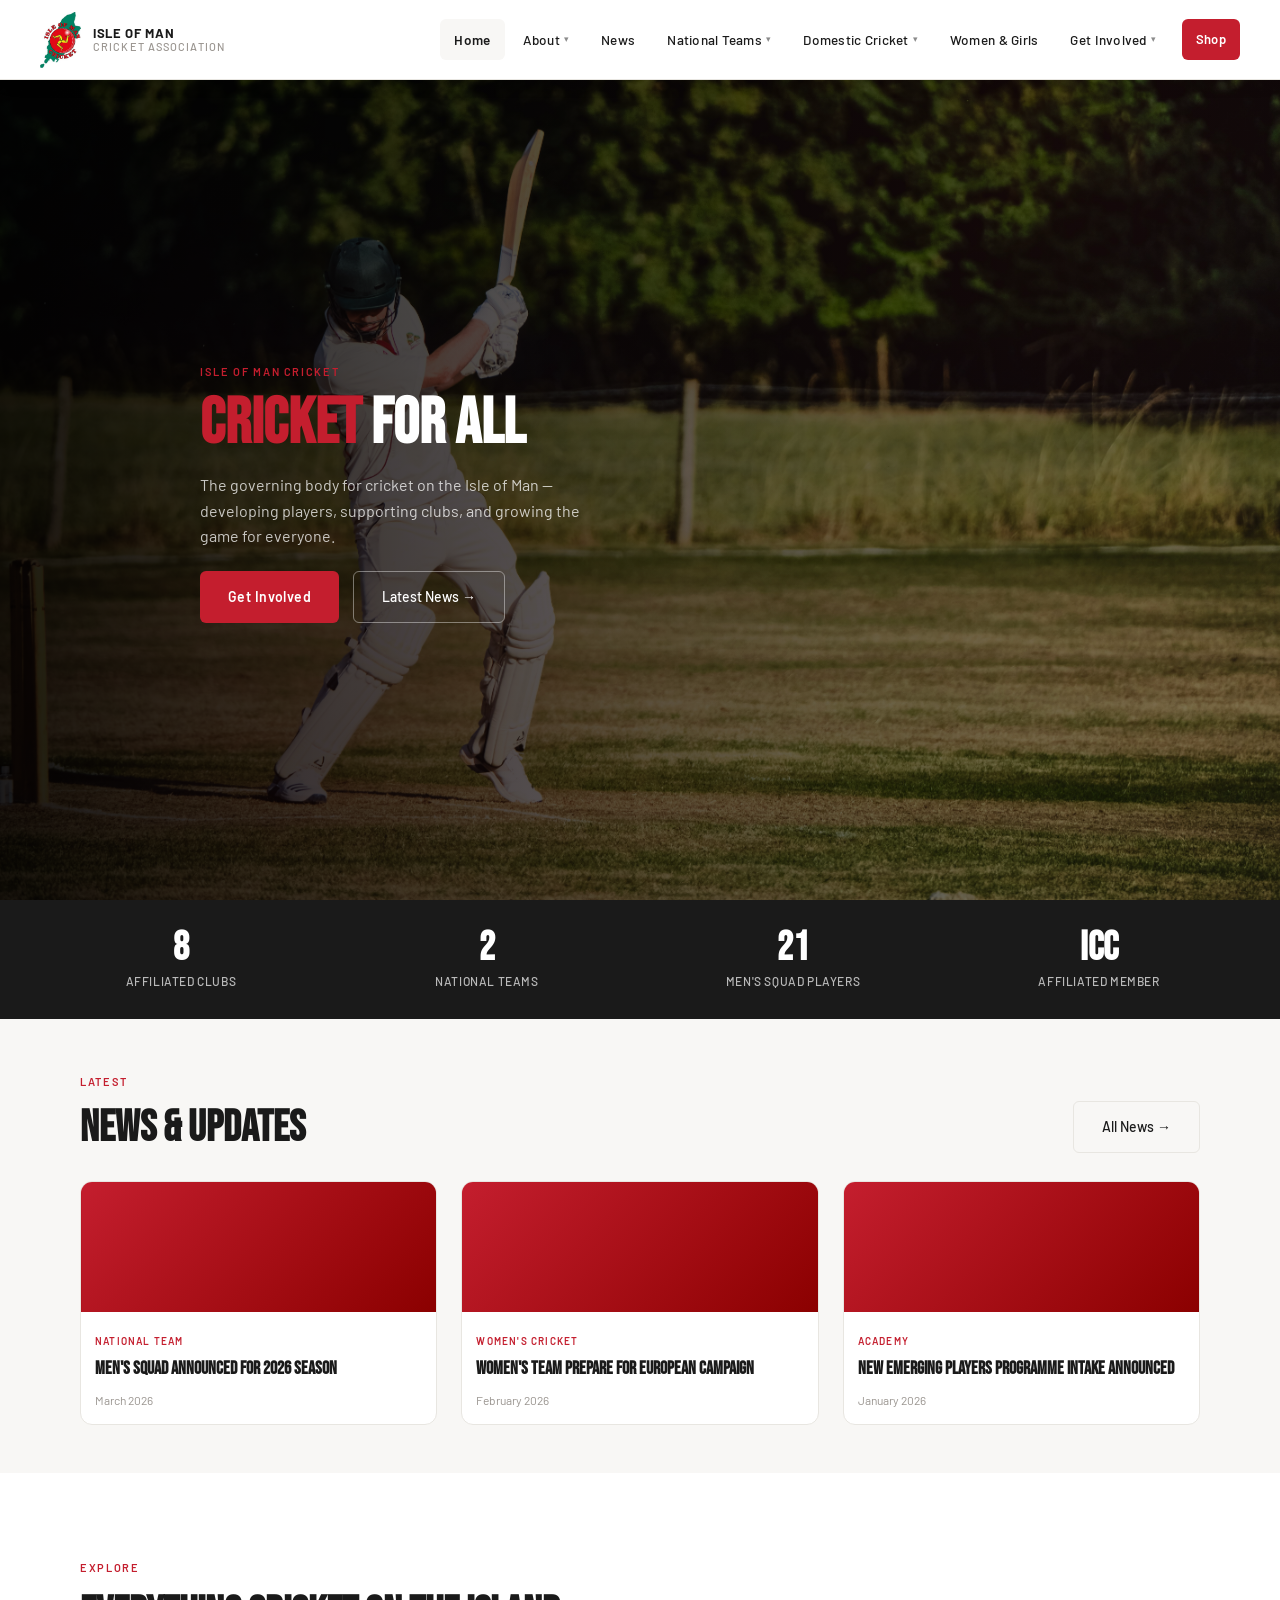
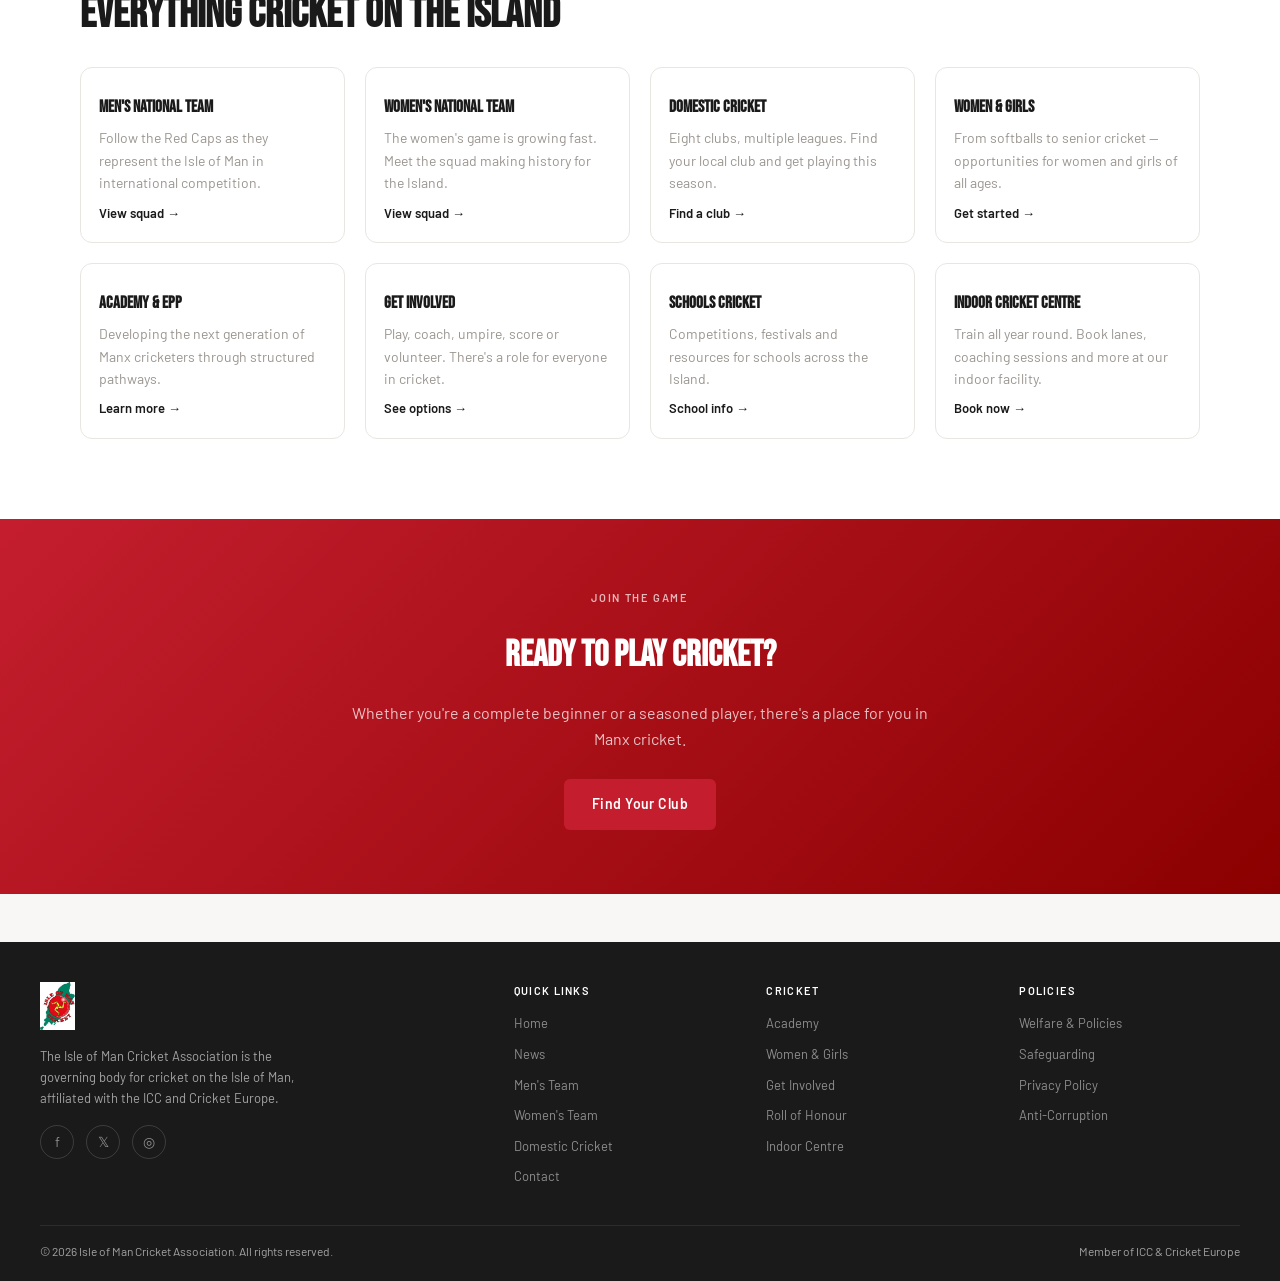
==== index.html @ e117d533 "Update index.html" ====
<!DOCTYPE html>
<html lang="en">
<head>
<meta charset="UTF-8">
<meta name="viewport" content="width=device-width, initial-scale=1.0">
<title>Isle of Man Cricket Association</title>
<link rel="stylesheet" href="css/style.css">
</head>
<body>

<!-- NAV -->
<nav id="main-nav">
<a href="index.html" class="nav-logo">
<img src="images/logo.png" alt="Isle of Man Cricket Association">
<div class="nav-logo-text">
<span class="org">Isle of Man</span>
<span class="country">Cricket Association</span>
</div>
</a>
<ul class="nav-links" id="nav-links">
<li><a href="index.html" class="active">Home</a></li>
<li>
<span>About<span class="nav-caret">▾</span></span>
<ul class="nav-dropdown">
<li><a href="about.html">About IOMCA</a></li>
<li><a href="about.html#committees">Committees</a></li>
<li><a href="about.html#policies">Welfare & Policies</a></li>
<li><a href="partners.html">Partners</a></li>
<li><a href="contact.html">Contact Us</a></li>
</ul>
</li>
<li><a href="news.html">News</a></li>
<li>
<span>National Teams<span class="nav-caret">▾</span></span>
<ul class="nav-dropdown">
<li><a href="mens-team.html">Men's National Team</a></li>
<li><a href="womens-team.html">Women's National Team</a></li>
<li><a href="academy.html">Academy & EPP</a></li>
<li><a href="roll-of-honour.html">Roll of Honour</a></li>
</ul>
</li>
<li>
<span>Domestic Cricket<span class="nav-caret">▾</span></span>
<ul class="nav-dropdown">
<li><a href="domestic.html">Overview</a></li>
<li><a href="domestic.html#leagues">Leagues & Competitions</a></li>
<li><a href="domestic.html#clubs">Clubs</a></li>
<li><a href="domestic.html#junior">Junior Cricket</a></li>
</ul>
</li>
<li><a href="women-girls.html">Women & Girls</a></li>
<li>
<span>Get Involved<span class="nav-caret">▾</span></span>
<ul class="nav-dropdown">
<li><a href="get-involved.html">Play Cricket</a></li>
<li><a href="get-involved.html#coaching">Coaching</a></li>
<li><a href="get-involved.html#umpiring">Umpiring & Scoring</a></li>
<li><a href="get-involved.html#schools">Schools</a></li>
<li><a href="get-involved.html#community">Community</a></li>
</ul>
</li>
<li><a href="https://www.iomcricket.co.uk/store/c1/Featured_Products.html" class="nav-store-btn" target="_blank">Shop</a></li>
</ul>
<div class="hamburger" id="hamburger"><span></span><span></span><span></span></div>
</nav>

<!-- HERO -->
<section class="hero">
<div class="hero-bg"></div>
<div class="hero-pattern"></div>
<div class="hero-content">
<div class="hero-text">
<div class="section-label" style="color:var(--gold)">Isle of Man Cricket</div>
<h1><em>Cricket</em> For All</h1>
<p>The governing body for cricket on the Isle of Man — developing players, supporting clubs, and growing the game for everyone.</p>
<div class="hero-btns">
<a href="get-involved.html" class="btn-primary">Get Involved</a>
<a href="news.html" class="btn-outline">Latest News →</a>
</div>
</div>
</div>
</div>
</section>


<!-- STATS -->
<div class="stat-strip">
<div class="stat-strip-inner">
<div class="stat-item">
<div class="number">8</div>
<div class="label">Affiliated Clubs</div>
</div>
<div class="stat-item">
<div class="number">2</div>
<div class="label">National Teams</div>
</div>
<div class="stat-item">
<div class="number">21</div>
<div class="label">Men's Squad Players</div>
</div>
<div class="stat-item">
<div class="number">ICC</div>
<div class="label">Affiliated Member</div>
</div>
</div>
</div>

<!-- NEWS -->
<div class="section">
<div class="section-header" style="display:flex;justify-content:space-between;align-items:flex-end;flex-wrap:wrap;gap:16px">
<div>
<div class="section-label">Latest</div>
<h2 class="section-title">News & <em>Updates</em></h2>
</div>
<a href="news.html" class="btn-outline" style="border-color:var(--light-grey);color:var(--dark)">All News →</a>
</div>
<div class="news-grid">
<a href="news.html" class="news-card">
<div class="news-card-img"></div>
<div class="news-card-body">
<div class="news-card-tag">National Team</div>
<div class="news-card-title">Men's Squad Announced for 2026 Season</div>
<div class="news-card-date">March 2026</div>
</div>
</a>
<a href="news.html" class="news-card">
<div class="news-card-img" style="background:linear-gradient(135deg,var(--red),#8B0000)"></div>
<div class="news-card-body">
<div class="news-card-tag" style="color:var(--red)">Women's Cricket</div>
<div class="news-card-title">Women's Team Prepare for European Campaign</div>
<div class="news-card-date">February 2026</div>
</div>
</a>
<a href="news.html" class="news-card">
<div class="news-card-img" style="background:linear-gradient(135deg,var(--red),#8B0000)"></div>
<div class="news-card-body">
<div class="news-card-tag" style="color:var(--gold)">Academy</div>
<div class="news-card-title">New Emerging Players Programme Intake Announced</div>
<div class="news-card-date">January 2026</div>
</div>
</a>
</div>
</div>

<!-- PATHWAYS -->
<div style="background:var(--white);padding:80px 0;">
<div class="section" style="padding-top:0;padding-bottom:0">
<div class="section-header">
<div class="section-label">Explore</div>
<h2 class="section-title">Everything <em>Cricket</em> on the Island</h2>
</div>
<div class="cards-grid">
<a href="mens-team.html" class="card">
<div class="card-icon"></div>
<div class="card-title">Men's National Team</div>
<div class="card-desc">Follow the Red Caps as they represent the Isle of Man in international competition.</div>
<span class="card-arrow">View squad →</span>
</a>
<a href="womens-team.html" class="card">
<div class="card-icon"></div>
<div class="card-title">Women's National Team</div>
<div class="card-desc">The women's game is growing fast. Meet the squad making history for the Island.</div>
<span class="card-arrow">View squad →</span>
</a>
<a href="domestic.html" class="card">
<div class="card-icon"></div>
<div class="card-title">Domestic Cricket</div>
<div class="card-desc">Eight clubs, multiple leagues. Find your local club and get playing this season.</div>
<span class="card-arrow">Find a club →</span>
</a>
<a href="women-girls.html" class="card">
<div class="card-icon"></div>
<div class="card-title">Women & Girls</div>
<div class="card-desc">From softballs to senior cricket — opportunities for women and girls of all ages.</div>
<span class="card-arrow">Get started →</span>
</a>
<a href="academy.html" class="card">
<div class="card-icon"></div>
<div class="card-title">Academy & EPP</div>
<div class="card-desc">Developing the next generation of Manx cricketers through structured pathways.</div>
<span class="card-arrow">Learn more →</span>
</a>
<a href="get-involved.html" class="card">
<div class="card-icon"></div>
<div class="card-title">Get Involved</div>
<div class="card-desc">Play, coach, umpire, score or volunteer. There's a role for everyone in cricket.</div>
<span class="card-arrow">See options →</span>
</a>
<a href="get-involved.html#schools" class="card">
<div class="card-icon"></div>
<div class="card-title">Schools Cricket</div>
<div class="card-desc">Competitions, festivals and resources for schools across the Island.</div>
<span class="card-arrow">School info →</span>
</a>
<a href="https://booking.iomcricket.co.uk" class="card" target="_blank">
<div class="card-icon"></div>
<div class="card-title">Indoor Cricket Centre</div>
<div class="card-desc">Train all year round. Book lanes, coaching sessions and more at our indoor facility.</div>
<span class="card-arrow">Book now →</span>
</a>
</div>
</div>
</div>

<!-- CTA BANNER -->
<div style="background:linear-gradient(135deg,var(--red),#8B0000);padding:64px 40px;text-align:center">
<div style="max-width:600px;margin:0 auto">
<div class="section-label" style="color:rgba(255,255,255,0.7)">Join the Game</div>
<h2 style="font-family:'Bebas Neue',sans-serif;font-size:36px;font-weight:900;color:var(--white);margin:8px 0 16px">Ready to Play Cricket?</h2>
<p style="color:rgba(255,255,255,0.75);font-size:16px;margin-bottom:28px">Whether you're a complete beginner or a seasoned player, there's a place for you in Manx cricket.</p>
<a href="get-involved.html" class="btn-primary">Find Your Club</a>
</div>
</div>

<!-- FOOTER -->
<footer>
<div class="footer-inner">
<div class="footer-brand">
<img src="images/logo.png" alt="Isle of Man Cricket Association">
<p>The Isle of Man Cricket Association is the governing body for cricket on the Isle of Man, affiliated with the ICC and Cricket Europe.</p>
<div class="footer-socials" style="margin-top:16px">
<a href="#" title="Facebook">f</a>
<a href="#" title="Twitter">𝕏</a>
<a href="#" title="Instagram">◎</a>
</div>
</div>
<div class="footer-col">
<h4>Quick Links</h4>
<ul>
<li><a href="index.html">Home</a></li>
<li><a href="news.html">News</a></li>
<li><a href="mens-team.html">Men's Team</a></li>
<li><a href="womens-team.html">Women's Team</a></li>
<li><a href="domestic.html">Domestic Cricket</a></li>
<li><a href="contact.html">Contact</a></li>
</ul>
</div>
<div class="footer-col">
<h4>Cricket</h4>
<ul>
<li><a href="academy.html">Academy</a></li>
<li><a href="women-girls.html">Women & Girls</a></li>
<li><a href="get-involved.html">Get Involved</a></li>
<li><a href="roll-of-honour.html">Roll of Honour</a></li>
<li><a href="https://booking.iomcricket.co.uk" target="_blank">Indoor Centre</a></li>
</ul>
</div>
<div class="footer-col">
<h4>Policies</h4>
<ul>
<li><a href="about.html#policies">Welfare & Policies</a></li>
<li><a href="about.html#safeguarding">Safeguarding</a></li>
<li><a href="about.html#privacy">Privacy Policy</a></li>
<li><a href="about.html#anticorruption">Anti-Corruption</a></li>
</ul>
</div>
</div>
<div class="footer-bottom">
<span>© 2026 Isle of Man Cricket Association. All rights reserved.</span>
<span>Member of ICC & Cricket Europe</span>
</div>
</footer>

<script>
  document.getElementById('hamburger').addEventListener('click', () =>{
    document.getElementById('nav-links').classList.toggle('open');
  });
</script>
</body>
</html>
---- css/style.css ----
@import url('https://fonts.googleapis.com/css2?family=Bebas+Neue&family=Barlow:wght@300;400;500;600;700&display=swap');

:root {
  --white: #ffffff;
  --off-white: #f8f7f5;
  --light-grey: #e8e6e1;
  --mid-grey: #9a9590;
  --dark: #1a1a1a;
  --green: #1a1a1a;
  --green-light: #2d2d2d;
  --red: #c41e2e;
  --red-light: #e02035;
  --gold: #c41e2e;
  --nav-height: 80px;
}

*, *::before, *::after { box-sizing: border-box; margin: 0; padding: 0; }

html { scroll-behavior: smooth; }

body {
  font-family: 'Barlow', sans-serif;
  font-weight: 400;
  color: var(--dark);
  background: var(--off-white);
  line-height: 1.6;
}

/* ── NAV ── */
nav {
  position: fixed;
  top: 0; left: 0; right: 0;
  height: var(--nav-height);
  background: var(--white);
  border-bottom: 1px solid var(--light-grey);
  z-index: 1000;
  display: flex;
  align-items: center;
  padding: 0 40px;
  gap: 0;
  box-shadow: 0 2px 20px rgba(0,0,0,0.06);
}

.nav-logo {
  display: flex;
  align-items: center;
  gap: 12px;
  text-decoration: none;
  flex-shrink: 0;
}

.nav-logo img {
  height: 56px;
  width: auto;
}

.nav-logo-text {
  display: flex;
  flex-direction: column;
  line-height: 1.1;
}

.nav-logo-text .org {
  font-family: 'Barlow', sans-serif;
  font-size: 13px;
  font-weight: 700;
  color: var(--green);
  letter-spacing: 0.05em;
  text-transform: uppercase;
}

.nav-logo-text .country {
  font-family: 'Barlow', sans-serif;
  font-size: 11px;
  font-weight: 500;
  color: var(--mid-grey);
  letter-spacing: 0.1em;
  text-transform: uppercase;
}

.nav-links {
  display: flex;
  align-items: center;
  list-style: none;
  margin-left: auto;
  gap: 4px;
}

.nav-links > li {
  position: relative;
}

.nav-links > li > a, .nav-links > li > span {
  display: flex;
  align-items: center;
  gap: 4px;
  padding: 10px 14px;
  text-decoration: none;
  font-size: 13.5px;
  font-weight: 500;
  color: var(--dark);
  letter-spacing: 0.02em;
  border-radius: 6px;
  transition: background 0.15s, color 0.15s;
  cursor: pointer;
  white-space: nowrap;
}

.nav-links > li > a:hover, .nav-links > li > span:hover,
.nav-links > li > a.active {
  background: var(--off-white);
  color: var(--green);
}

.nav-links > li > a.active {
  color: var(--green);
  font-weight: 600;
}

.nav-caret { font-size: 9px; opacity: 0.5; }

/* Dropdown */
.nav-dropdown {
  position: absolute;
  top: 100%;
  left: 0;
  background: var(--white);
  border: 1px solid var(--light-grey);
  border-radius: 10px;
  min-width: 200px;
  box-shadow: 0 8px 30px rgba(0,0,0,0.12);
  opacity: 0;
  pointer-events: none;
  transform: translateY(-4px);
  transition: all 0.15s;
  list-style: none;
  padding: 8px;
  padding-top: 16px;
  z-index: 100;
}

.nav-links > li:hover .nav-dropdown {
  opacity: 1;
  pointer-events: all;
  transform: translateY(0);
}

.nav-dropdown li a {
  display: block;
  padding: 8px 12px;
  text-decoration: none;
  font-size: 13px;
  color: var(--dark);
  border-radius: 6px;
  transition: background 0.1s, color 0.1s;
}

.nav-dropdown li a:hover {
  background: var(--off-white);
  color: var(--green);
}

.nav-store-btn {
  display: flex;
  align-items: center;
  gap: 6px;
  padding: 9px 18px;
  background: var(--red);
  color: var(--white) !important;
  border-radius: 6px;
  font-weight: 600 !important;
  font-size: 13px !important;
  text-decoration: none;
  transition: background 0.15s !important;
  margin-left: 8px;
}

.nav-store-btn:hover { background: var(--red-light) !important; }

/* Hamburger */
.hamburger {
  display: none;
  flex-direction: column;
  gap: 5px;
  cursor: pointer;
  margin-left: auto;
  padding: 8px;
}

.hamburger span {
  display: block;
  width: 24px;
  height: 2px;
  background: var(--dark);
  border-radius: 2px;
  transition: all 0.3s;
}

/* ── HERO ── */
.hero {
  min-height: 100vh;
  padding-top: var(--nav-height);
  position: relative;
  overflow: hidden;
  display: flex;
  align-items: center;
}

.hero-bg {
  position: absolute;
  inset: 0;
  background-image: url('../images/Stock 2.jpg');
  background-size: cover;
  background-position: center 40%;
}

.hero-pattern {
  position: absolute;
  inset: 0;
  background: linear-gradient(to right, rgba(0,0,0,0.88) 0%, rgba(0,0,0,0.65) 45%, rgba(0,0,0,0.45) 100%),
    radial-gradient(circle at 20% 80%, rgba(196,30,46,0.2) 0%, transparent 50%),
    radial-gradient(circle at 80% 20%, rgba(196,30,46,0.15) 0%, transparent 50%);
}

.hero-content {
  position: relative;
  z-index: 2;
  max-width: 1200px;
  margin: 0 auto;
  padding: 48px 40px;
  display: grid;
  grid-template-columns: 1fr 1fr;
  gap: 40px;
  align-items: center;
}

.hero-text h1 {
  font-family: 'Bebas Neue', sans-serif;
  font-size: clamp(36px, 5vw, 68px);
  font-weight: 900;
  color: var(--white);
  line-height: 1.0;
  margin-bottom: 16px;
}

.hero-text h1 em {
  font-style: normal;
  color: var(--gold);
}

.hero-text p {
  font-size: 16px;
  color: rgba(255,255,255,0.75);
  margin-bottom: 22px;
  max-width: 420px;
  line-height: 1.6;
}

.hero-btns {
  display: flex;
  gap: 14px;
  flex-wrap: wrap;
}

.btn-primary {
  padding: 14px 28px;
  background: var(--gold);
  color: var(--white);
  border: none;
  border-radius: 6px;
  font-family: 'Barlow', sans-serif;
  font-size: 14px;
  font-weight: 600;
  text-decoration: none;
  letter-spacing: 0.03em;
  cursor: pointer;
  transition: all 0.2s;
  display: inline-flex;
  align-items: center;
  gap: 8px;
}

.btn-primary:hover { background: var(--red-light); transform: translateY(-1px); }

.btn-outline {
  padding: 14px 28px;
  background: transparent;
  color: var(--white);
  border: 1.5px solid rgba(255,255,255,0.4);
  border-radius: 6px;
  font-family: 'Barlow', sans-serif;
  font-size: 14px;
  font-weight: 500;
  text-decoration: none;
  cursor: pointer;
  transition: all 0.2s;
  display: inline-flex;
  align-items: center;
  gap: 8px;
}

.btn-outline:hover { border-color: rgba(255,255,255,0.8); background: rgba(255,255,255,0.08); }

.hero-logo-large {
  display: flex;
  justify-content: center;
  align-items: center;
}

.hero-logo-large img {
  width: min(340px, 90%);
  filter: drop-shadow(0 20px 60px rgba(0,0,0,0.4));
  animation: floatLogo 6s ease-in-out infinite;
}

@keyframes floatLogo {
  0%, 100% { transform: translateY(0); }
  50% { transform: translateY(-12px); }
}

/* ── QUICK LINKS BAR ── */
.quick-bar {
  background: var(--white);
  border-bottom: 1px solid var(--light-grey);
  padding: 0 40px;
}

.quick-bar-inner {
  max-width: 1200px;
  margin: 0 auto;
  display: flex;
  gap: 0;
  overflow-x: auto;
}

.quick-bar a {
  display: flex;
  align-items: center;
  gap: 8px;
  padding: 16px 20px;
  text-decoration: none;
  font-size: 13px;
  font-weight: 500;
  color: var(--mid-grey);
  border-bottom: 2px solid transparent;
  white-space: nowrap;
  transition: all 0.2s;
}

.quick-bar a:hover, .quick-bar a.active {
  color: var(--green);
  border-bottom-color: var(--green);
}

.quick-bar a .icon { font-size: 16px; }

/* ── SECTIONS ── */
.section {
  padding: 48px 40px;
  max-width: 1200px;
  margin: 0 auto;
}

.section-header {
  margin-bottom: 28px;
}

.section-label {
  display: inline-block;
  font-size: 11px;
  font-weight: 600;
  letter-spacing: 0.15em;
  text-transform: uppercase;
  color: var(--red);
  margin-bottom: 12px;
}

.section-title {
  font-family: 'Bebas Neue', sans-serif;
  font-size: clamp(28px, 4vw, 44px);
  font-weight: 700;
  color: var(--dark);
  line-height: 1.15;
}

.section-title em {
  font-style: normal;
  color: var(--green);
}

/* ── NEWS GRID ── */
.news-grid {
  display: grid;
  grid-template-columns: repeat(auto-fill, minmax(300px, 1fr));
  gap: 24px;
}

.news-card {
  background: var(--white);
  border-radius: 12px;
  overflow: hidden;
  border: 1px solid var(--light-grey);
  transition: transform 0.2s, box-shadow 0.2s;
  text-decoration: none;
  display: block;
}

.news-card:hover {
  transform: translateY(-4px);
  box-shadow: 0 12px 40px rgba(0,0,0,0.1);
}

.news-card-img {
  height: 130px;
  background: linear-gradient(135deg, var(--red), #8B0000);
  background-size: cover;
  background-position: center;
  display: flex;
  align-items: center;
  justify-content: center;
  font-size: 48px;
}

.news-card-body {
  padding: 14px;
}

.news-card-tag {
  display: inline-block;
  font-size: 10px;
  font-weight: 600;
  letter-spacing: 0.12em;
  text-transform: uppercase;
  color: var(--red);
  margin-bottom: 8px;
}

.news-card-title {
  font-family: 'Bebas Neue', sans-serif;
  font-size: 18px;
  font-weight: 700;
  color: var(--dark);
  line-height: 1.3;
  margin-bottom: 10px;
}

.news-card-date {
  font-size: 12px;
  color: var(--mid-grey);
}

/* ── STAT STRIP ── */
.stat-strip {
  background: var(--green);
  padding: 28px 40px;
}

.stat-strip-inner {
  max-width: 1200px;
  margin: 0 auto;
  display: grid;
  grid-template-columns: repeat(4, 1fr);
  gap: 24px;
  text-align: center;
}

.stat-item .number {
  font-family: 'Bebas Neue', sans-serif;
  font-size: 40px;
  font-weight: 900;
  color: var(--white);
  line-height: 1;
}

.stat-item .label {
  font-size: 12px;
  font-weight: 500;
  color: rgba(255,255,255,0.7);
  margin-top: 4px;
  letter-spacing: 0.05em;
  text-transform: uppercase;
}

/* ── CARDS GRID ── */
.cards-grid {
  display: grid;
  grid-template-columns: repeat(auto-fill, minmax(260px, 1fr));
  gap: 20px;
}

.card {
  background: var(--white);
  border-radius: 12px;
  padding: 18px;
  border: 1px solid var(--light-grey);
  transition: transform 0.2s, box-shadow 0.2s;
  text-decoration: none;
  display: block;
}

.card:hover {
  transform: translateY(-3px);
  box-shadow: 0 10px 30px rgba(0,0,0,0.08);
}

.card-icon {
  font-size: 28px;
  margin-bottom: 8px;
}

.card-title {
  font-family: 'Bebas Neue', sans-serif;
  font-size: 17px;
  font-weight: 700;
  color: var(--dark);
  margin-bottom: 6px;
}

.card-desc {
  font-size: 14px;
  color: var(--mid-grey);
  line-height: 1.6;
}

.card-arrow {
  display: inline-block;
  margin-top: 8px;
  font-size: 13px;
  font-weight: 600;
  color: var(--green);
}

/* ── PAGE HERO (inner pages) ── */
.page-hero {
  padding-top: var(--nav-height);
  background: linear-gradient(135deg, var(--green) 0%, #0a0a0a 100%);
  background-size: cover;
  background-position: center;
  padding-bottom: 36px;
  position: relative;
  overflow: hidden;
}

.page-hero::before {
  content: '';
  position: absolute;
  inset: 0;
  background: linear-gradient(135deg, rgba(0,0,0,0.72) 0%, rgba(0,0,0,0.55) 100%),
    radial-gradient(circle at 80% 50%, rgba(196,30,46,0.15) 0%, transparent 60%);
}

.page-hero-content {
  position: relative;
  z-index: 2;
  max-width: 1200px;
  margin: 0 auto;
  padding: 36px 40px 0;
}

.page-hero-label {
  display: inline-block;
  font-size: 11px;
  font-weight: 600;
  letter-spacing: 0.15em;
  text-transform: uppercase;
  color: var(--gold);
  margin-bottom: 12px;
}

.page-hero h1 {
  font-family: 'Bebas Neue', sans-serif;
  font-size: clamp(32px, 5vw, 60px);
  font-weight: 900;
  color: var(--white);
  line-height: 1.1;
  max-width: 700px;
}

.page-hero p {
  font-size: 16px;
  color: rgba(255,255,255,0.7);
  margin-top: 16px;
  max-width: 500px;
  line-height: 1.7;
}

/* ── PLAYER CARDS ── */
.players-grid {
  display: grid;
  grid-template-columns: repeat(auto-fill, minmax(200px, 1fr));
  gap: 20px;
}

.player-card {
  background: var(--white);
  border-radius: 12px;
  overflow: hidden;
  border: 1px solid var(--light-grey);
  cursor: pointer;
  transition: transform 0.2s, box-shadow 0.2s;
}

.player-card:hover {
  transform: translateY(-4px);
  box-shadow: 0 12px 40px rgba(0,0,0,0.12);
}

.player-avatar {
  height: 140px;
  background: linear-gradient(160deg, var(--green) 0%, #0a0a0a 100%);
  display: flex;
  align-items: center;
  justify-content: center;
  position: relative;
  overflow: hidden;
}

.player-avatar .initials {
  font-family: 'Bebas Neue', sans-serif;
  font-size: 48px;
  font-weight: 700;
  color: rgba(255,255,255,0.25);
}

.player-avatar .number {
  position: absolute;
  bottom: 10px;
  right: 12px;
  font-family: 'Bebas Neue', sans-serif;
  font-size: 40px;
  font-weight: 900;
  color: rgba(255,255,255,0.12);
}

.player-info {
  padding: 12px;
}

.player-info .name {
  font-family: 'Bebas Neue', sans-serif;
  font-size: 16px;
  font-weight: 700;
  color: var(--dark);
  margin-bottom: 4px;
}

.player-info .role {
  font-size: 12px;
  color: var(--mid-grey);
  font-weight: 500;
}

.player-info .view-profile {
  display: inline-block;
  margin-top: 10px;
  font-size: 12px;
  font-weight: 600;
  color: var(--green);
}

/* ── PLAYER MODAL ── */
.modal-overlay {
  position: fixed;
  inset: 0;
  background: rgba(0,0,0,0.6);
  z-index: 2000;
  display: flex;
  align-items: center;
  justify-content: center;
  padding: 20px;
  opacity: 0;
  pointer-events: none;
  transition: opacity 0.25s;
  backdrop-filter: blur(4px);
}

.modal-overlay.active {
  opacity: 1;
  pointer-events: all;
}

.modal {
  background: var(--white);
  border-radius: 16px;
  width: 100%;
  max-width: 640px;
  max-height: 90vh;
  overflow-y: auto;
  transform: translateY(20px) scale(0.97);
  transition: transform 0.25s;
  position: relative;
}

.modal-overlay.active .modal {
  transform: translateY(0) scale(1);
}

.modal-header {
  background: linear-gradient(135deg, var(--green), #0a0a0a);
  padding: 24px;
  display: flex;
  gap: 16px;
  align-items: flex-start;
  position: relative;
}

.modal-close {
  position: absolute;
  top: 16px;
  right: 16px;
  width: 32px;
  height: 32px;
  border-radius: 50%;
  background: rgba(255,255,255,0.15);
  border: none;
  color: var(--white);
  font-size: 18px;
  cursor: pointer;
  display: flex;
  align-items: center;
  justify-content: center;
  transition: background 0.2s;
}

.modal-close:hover { background: rgba(255,255,255,0.3); }

.modal-avatar {
  width: 80px;
  height: 80px;
  border-radius: 50%;
  background: rgba(255,255,255,0.15);
  display: flex;
  align-items: center;
  justify-content: center;
  font-family: 'Bebas Neue', sans-serif;
  font-size: 28px;
  font-weight: 700;
  color: var(--white);
  flex-shrink: 0;
  border: 2px solid rgba(255,255,255,0.3);
}

.modal-header-text h2 {
  font-family: 'Bebas Neue', sans-serif;
  font-size: 26px;
  font-weight: 700;
  color: var(--white);
  margin-bottom: 4px;
}

.modal-header-text .role {
  font-size: 13px;
  color: var(--gold);
  font-weight: 500;
  letter-spacing: 0.06em;
  text-transform: uppercase;
}

.modal-body {
  padding: 20px 24px;
}

.modal-stats {
  display: grid;
  grid-template-columns: repeat(3, 1fr);
  gap: 10px;
  margin-bottom: 16px;
}

.modal-stat {
  background: var(--off-white);
  border-radius: 8px;
  padding: 10px;
  text-align: center;
}

.modal-stat .val {
  font-family: 'Bebas Neue', sans-serif;
  font-size: 22px;
  font-weight: 700;
  color: var(--green);
}

.modal-stat .lbl {
  font-size: 11px;
  color: var(--mid-grey);
  font-weight: 500;
  margin-top: 2px;
}

.modal-bio {
  font-size: 14px;
  color: #555;
  line-height: 1.75;
}

.modal-tags {
  display: flex;
  gap: 8px;
  flex-wrap: wrap;
  margin-top: 20px;
}

.tag {
  padding: 5px 12px;
  background: var(--off-white);
  border: 1px solid var(--light-grey);
  border-radius: 100px;
  font-size: 12px;
  font-weight: 500;
  color: var(--dark);
}

/* ── TABS ── */
.tabs {
  display: flex;
  gap: 4px;
  margin-bottom: 36px;
  border-bottom: 1px solid var(--light-grey);
  padding-bottom: 0;
}

.tab-btn {
  padding: 10px 20px;
  font-family: 'Barlow', sans-serif;
  font-size: 14px;
  font-weight: 500;
  color: var(--mid-grey);
  background: none;
  border: none;
  border-bottom: 2px solid transparent;
  cursor: pointer;
  margin-bottom: -1px;
  transition: all 0.2s;
}

.tab-btn.active {
  color: var(--green);
  border-bottom-color: var(--green);
  font-weight: 600;
}

.tab-panel { display: none; }
.tab-panel.active { display: block; }

/* ── FOOTER ── */
footer {
  background: var(--dark);
  color: rgba(255,255,255,0.6);
  padding: 40px 40px 20px;
  margin-top: 48px;
}

.footer-inner {
  max-width: 1200px;
  margin: 0 auto;
  display: grid;
  grid-template-columns: 2fr 1fr 1fr 1fr;
  gap: 32px;
  margin-bottom: 32px;
}

.footer-brand img { height: 48px; margin-bottom: 10px; }

.footer-brand p {
  font-size: 13px;
  line-height: 1.6;
  max-width: 260px;
}

.footer-col h4 {
  font-size: 11px;
  font-weight: 600;
  letter-spacing: 0.12em;
  text-transform: uppercase;
  color: var(--white);
  margin-bottom: 10px;
}

.footer-col ul { list-style: none; }

.footer-col ul li { margin-bottom: 5px; }

.footer-col ul li a {
  font-size: 13px;
  color: rgba(255,255,255,0.5);
  text-decoration: none;
  transition: color 0.2s;
}

.footer-col ul li a:hover { color: var(--white); }

.footer-bottom {
  max-width: 1200px;
  margin: 0 auto;
  padding-top: 16px;
  border-top: 1px solid rgba(255,255,255,0.08);
  display: flex;
  justify-content: space-between;
  align-items: center;
  font-size: 12px;
}

.footer-socials {
  display: flex;
  gap: 12px;
}

.footer-socials a {
  width: 34px;
  height: 34px;
  border-radius: 50%;
  border: 1px solid rgba(255,255,255,0.15);
  display: flex;
  align-items: center;
  justify-content: center;
  font-size: 14px;
  color: rgba(255,255,255,0.5);
  text-decoration: none;
  transition: all 0.2s;
}

.footer-socials a:hover {
  border-color: var(--gold);
  color: var(--gold);
}

/* ── BREADCRUMB ── */
.breadcrumb {
  padding: 16px 40px;
  max-width: 1200px;
  margin: 0 auto;
  font-size: 13px;
  color: var(--mid-grey);
}

.breadcrumb a { color: var(--mid-grey); text-decoration: none; }
.breadcrumb a:hover { color: var(--green); }
.breadcrumb span { margin: 0 8px; }

/* ── RESPONSIVE ── */
@media (max-width: 900px) {
  .hero-content { grid-template-columns: 1fr; }
  .hero-logo-large { display: none; }
  .stat-strip-inner { grid-template-columns: repeat(2, 1fr); }
  .footer-inner { grid-template-columns: 1fr 1fr; }
}

@media (max-width: 768px) {
  nav { padding: 0 20px; }
  .nav-links { display: none; }
  .hamburger { display: flex; }
  .nav-links.open {
    display: flex;
    flex-direction: column;
    position: fixed;
    top: var(--nav-height);
    left: 0; right: 0;
    background: var(--white);
    border-bottom: 1px solid var(--light-grey);
    padding: 20px;
    gap: 4px;
    box-shadow: 0 8px 30px rgba(0,0,0,0.1);
  }
  .nav-dropdown { position: static; opacity: 1; pointer-events: all; transform: none; box-shadow: none; border: none; padding-left: 16px; }
  .section { padding: 28px 16px; }
  .quick-bar { padding: 0 16px; }
  .footer-inner { grid-template-columns: 1fr; gap: 20px; }
  .modal-body { padding: 16px; }
  .modal-header { padding: 18px 16px; }
  .modal-stats { grid-template-columns: repeat(3, 1fr); }
}

/* ── DOMESTIC CRICKET ── */
.clubs-grid {
  display: grid;
  grid-template-columns: repeat(auto-fill, minmax(280px, 1fr));
  gap: 20px;
}

.club-card {
  background: var(--white);
  border-radius: 12px;
  padding: 24px;
  border: 1px solid var(--light-grey);
  text-decoration: none;
  display: flex;
  align-items: center;
  gap: 16px;
  transition: all 0.2s;
}

.club-card:hover {
  transform: translateY(-2px);
  box-shadow: 0 8px 24px rgba(0,0,0,0.08);
  border-color: var(--green);
}

.club-logo {
  width: 52px;
  height: 52px;
  border-radius: 50%;
  background: linear-gradient(135deg, var(--red), #8B0000);
  display: flex;
  align-items: center;
  justify-content: center;
  font-size: 22px;
  flex-shrink: 0;
}

.club-info .name {
  font-weight: 600;
  color: var(--dark);
  font-size: 15px;
}

.club-info .desc {
  font-size: 12px;
  color: var(--mid-grey);
  margin-top: 2px;
}

/* ── CONTACT ── */
.contact-grid {
  display: grid;
  grid-template-columns: 1fr 1fr;
  gap: 48px;
}

.contact-form label {
  display: block;
  font-size: 13px;
  font-weight: 500;
  color: var(--dark);
  margin-bottom: 6px;
  margin-top: 18px;
}

.contact-form input,
.contact-form textarea,
.contact-form select {
  width: 100%;
  padding: 12px 14px;
  border: 1.5px solid var(--light-grey);
  border-radius: 8px;
  font-family: 'Barlow', sans-serif;
  font-size: 14px;
  color: var(--dark);
  background: var(--white);
  transition: border-color 0.2s;
  outline: none;
}

.contact-form input:focus,
.contact-form textarea:focus {
  border-color: var(--green);
}

.contact-form textarea { height: 120px; resize: vertical; }

.contact-form button {
  margin-top: 20px;
  padding: 14px 28px;
  background: var(--green);
  color: var(--white);
  border: none;
  border-radius: 8px;
  font-family: 'Barlow', sans-serif;
  font-size: 14px;
  font-weight: 600;
  cursor: pointer;
  transition: background 0.2s;
}

.contact-form button:hover { background: var(--green-light); }

.contact-info-block {
  display: flex;
  flex-direction: column;
  gap: 24px;
}

.contact-detail {
  display: flex;
  gap: 14px;
  align-items: flex-start;
}

.contact-detail .icon {
  width: 40px;
  height: 40px;
  border-radius: 8px;
  background: var(--off-white);
  display: flex;
  align-items: center;
  justify-content: center;
  font-size: 18px;
  flex-shrink: 0;
}

.contact-detail .text strong {
  display: block;
  font-size: 13px;
  font-weight: 600;
  color: var(--dark);
  margin-bottom: 2px;
}

.contact-detail .text span {
  font-size: 13px;
  color: var(--mid-grey);
}

@media (max-width: 768px) {
  .contact-grid { grid-template-columns: 1fr; }
}

/* ── WOMEN & GIRLS special accent ── */
.accent-red .section-label { color: var(--red); }
.accent-red .card-arrow { color: var(--red); }
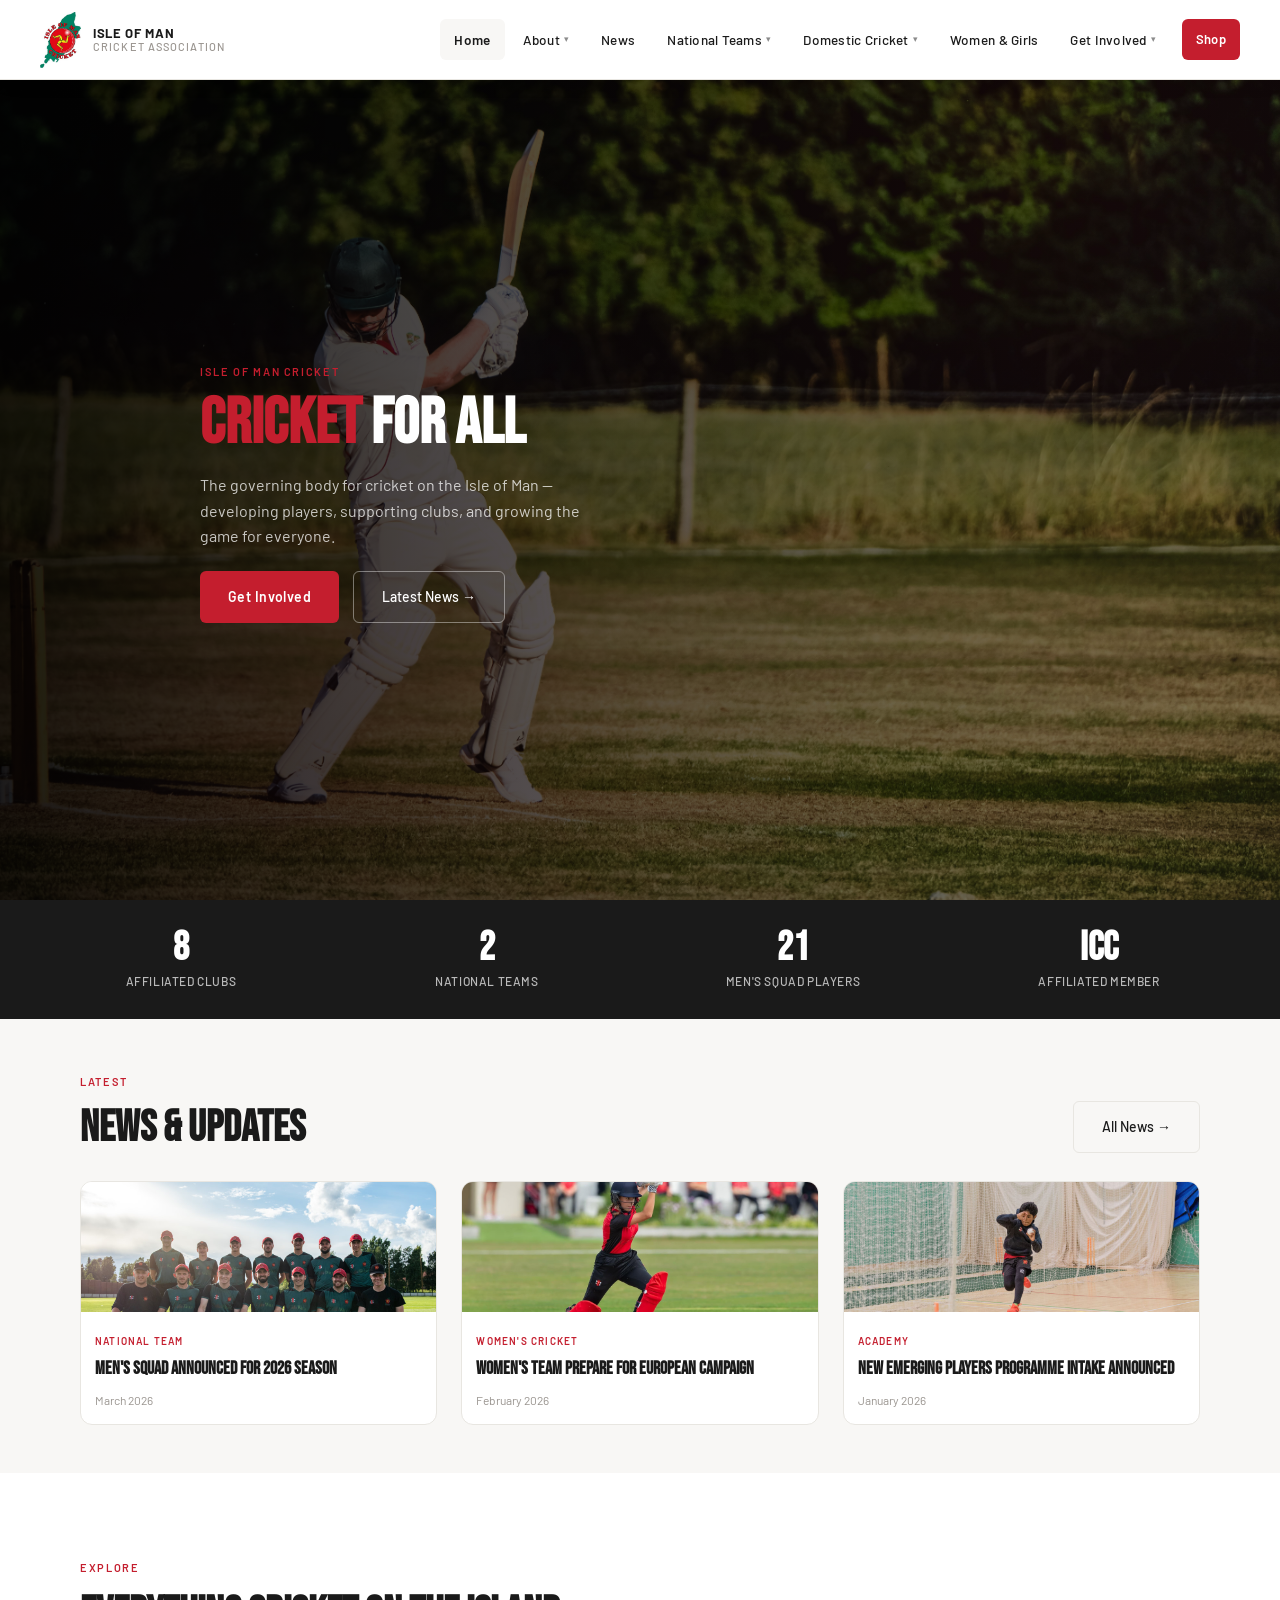
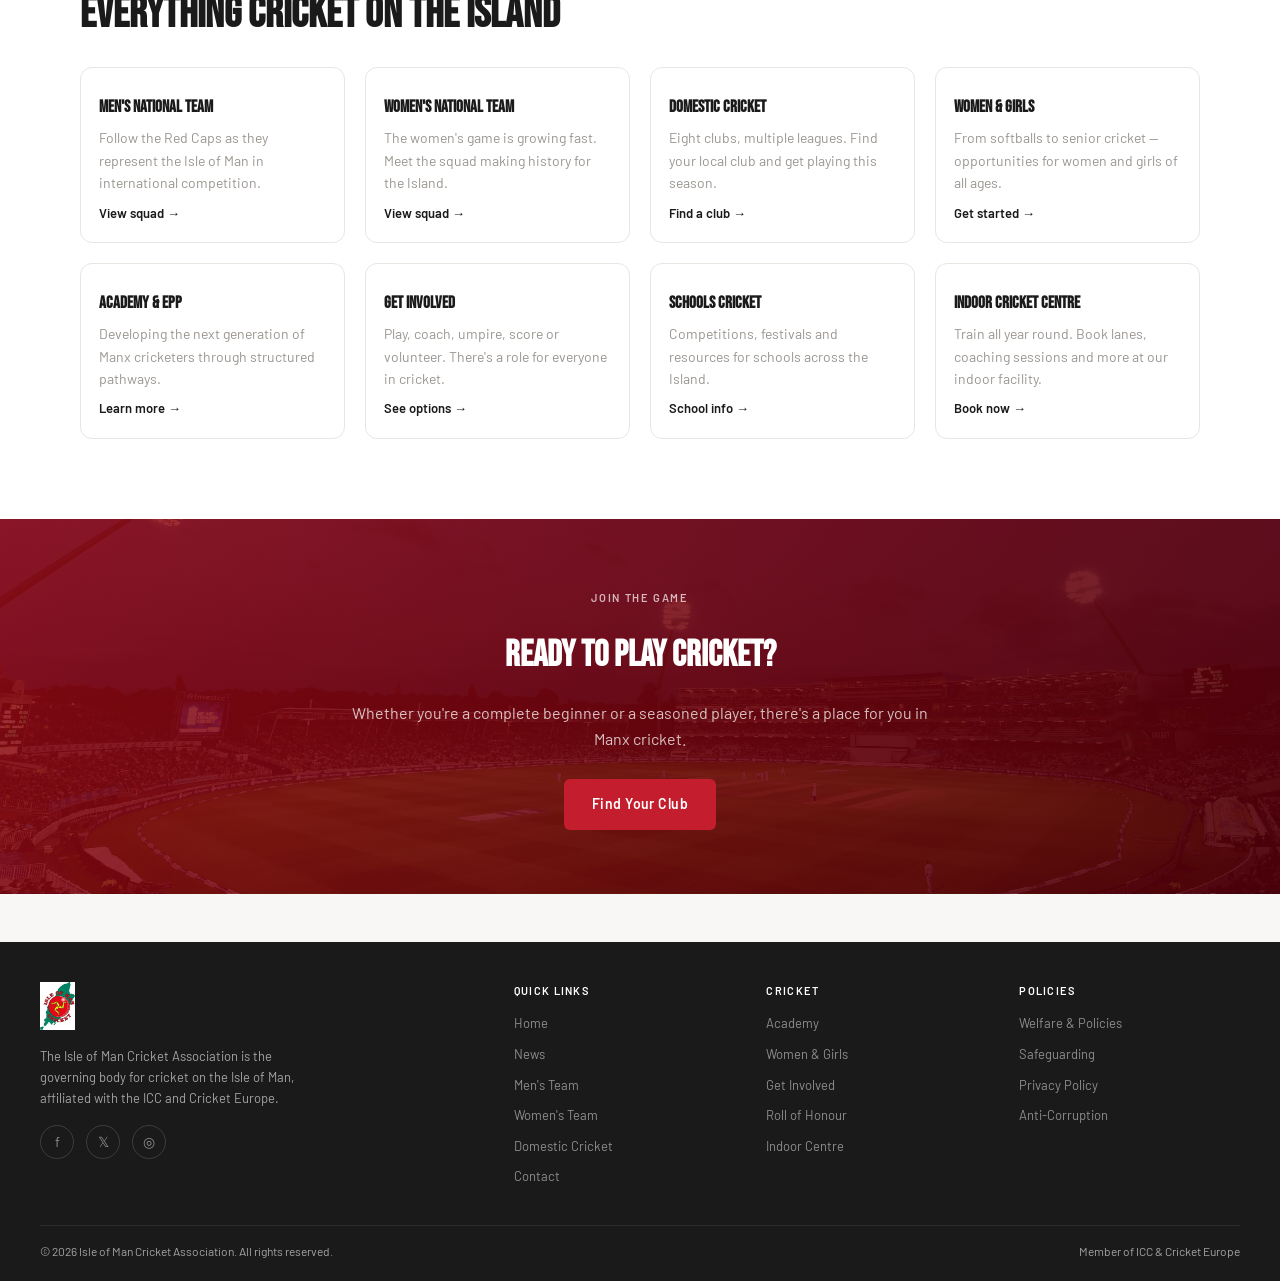
==== commit 26dd0a09: "Merge pull request #2 from MaramGrass/claude/add-stock-images-lbXAG Add stock images throughout the " ====
--- a/index.html
+++ b/index.html
@@ -116,7 +116,7 @@
 </div>
 <div class="news-grid">
 <a href="news.html" class="news-card">
-<div class="news-card-img"></div>
+<div class="news-card-img" style="background-image:url('images/Mens National Team Photo.jpg');background-position:center top"></div>
 <div class="news-card-body">
 <div class="news-card-tag">National Team</div>
 <div class="news-card-title">Men's Squad Announced for 2026 Season</div>
@@ -124,7 +124,7 @@
 </div>
 </a>
 <a href="news.html" class="news-card">
-<div class="news-card-img" style="background:linear-gradient(135deg,var(--red),#8B0000)"></div>
+<div class="news-card-img" style="background-image:url('images/Womens Team.jpg')"></div>
 <div class="news-card-body">
 <div class="news-card-tag" style="color:var(--red)">Women's Cricket</div>
 <div class="news-card-title">Women's Team Prepare for European Campaign</div>
@@ -132,7 +132,7 @@
 </div>
 </a>
 <a href="news.html" class="news-card">
-<div class="news-card-img" style="background:linear-gradient(135deg,var(--red),#8B0000)"></div>
+<div class="news-card-img" style="background-image:url('images/Child Indoor.jpg')"></div>
 <div class="news-card-body">
 <div class="news-card-tag" style="color:var(--gold)">Academy</div>
 <div class="news-card-title">New Emerging Players Programme Intake Announced</div>
@@ -203,7 +203,7 @@
 </div>
 
 <!-- CTA BANNER -->
-<div style="background:linear-gradient(135deg,var(--red),#8B0000);padding:64px 40px;text-align:center">
+<div style="background:linear-gradient(135deg,rgba(150,10,20,0.85),rgba(80,0,10,0.9)),url('images/Stock 3 Stadium.jpg');background-size:cover;background-position:center;padding:64px 40px;text-align:center">
 <div style="max-width:600px;margin:0 auto">
 <div class="section-label" style="color:rgba(255,255,255,0.7)">Join the Game</div>
 <h2 style="font-family:'Bebas Neue',sans-serif;font-size:36px;font-weight:900;color:var(--white);margin:8px 0 16px">Ready to Play Cricket?</h2>
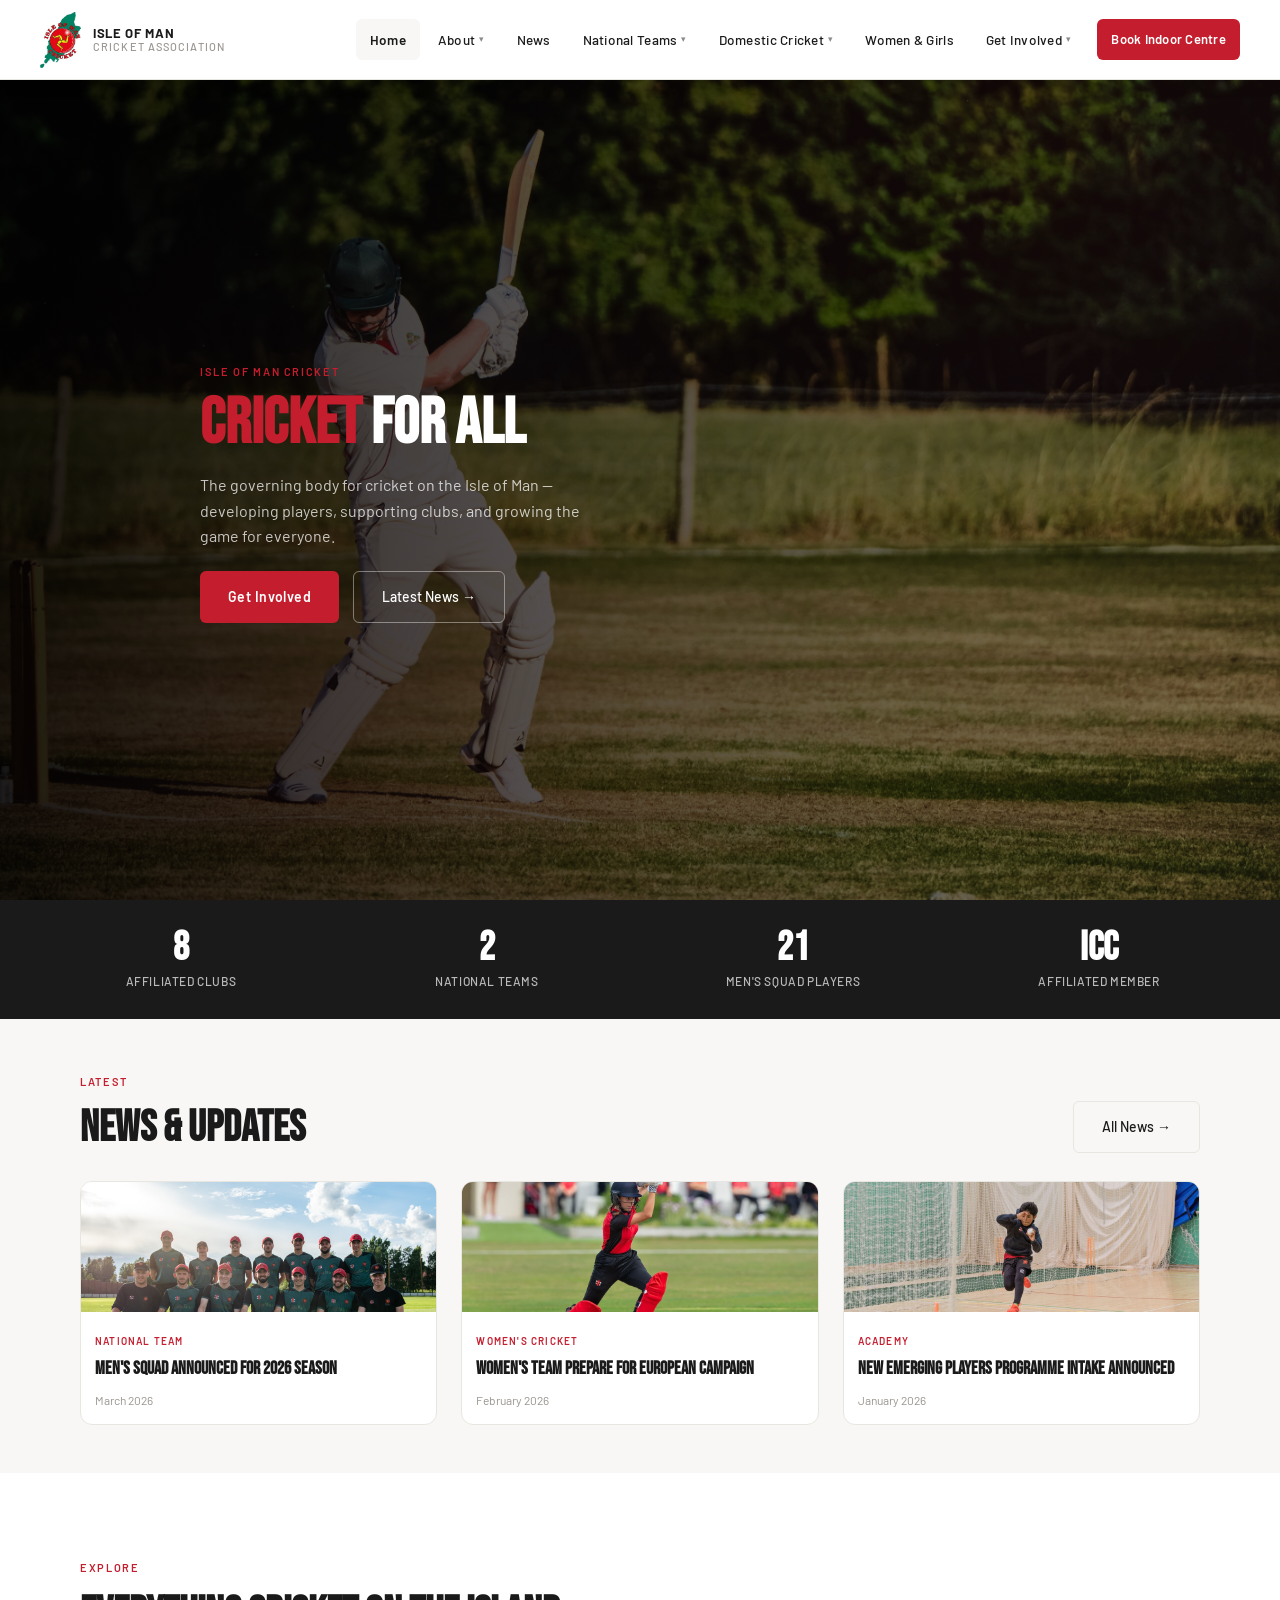
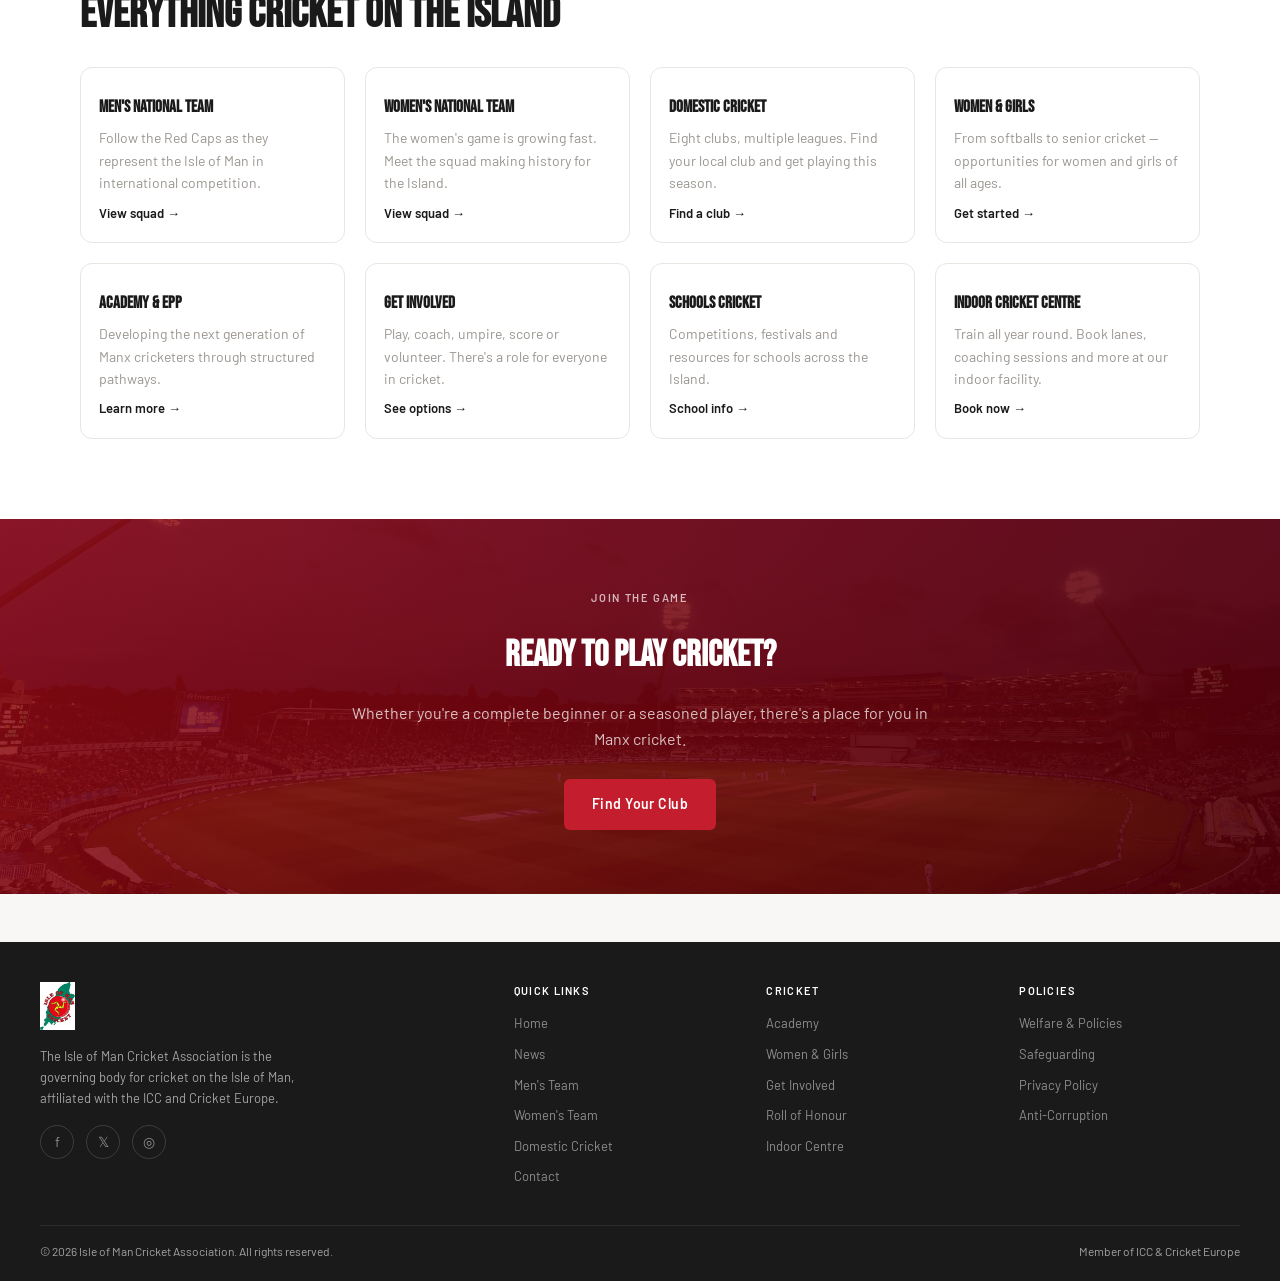
==== commit e4a28134: "Update index.html" ====
--- a/index.html
+++ b/index.html
@@ -59,7 +59,7 @@
 <li><a href="get-involved.html#community">Community</a></li>
 </ul>
 </li>
-<li><a href="https://www.iomcricket.co.uk/store/c1/Featured_Products.html" class="nav-store-btn" target="_blank">Shop</a></li>
+<li><a href="https://booking.iomcricket.co.uk/" class="nav-store-btn" target="_blank">Book Indoor Centre</a></li>
 </ul>
 <div class="hamburger" id="hamburger"><span></span><span></span><span></span></div>
 </nav>
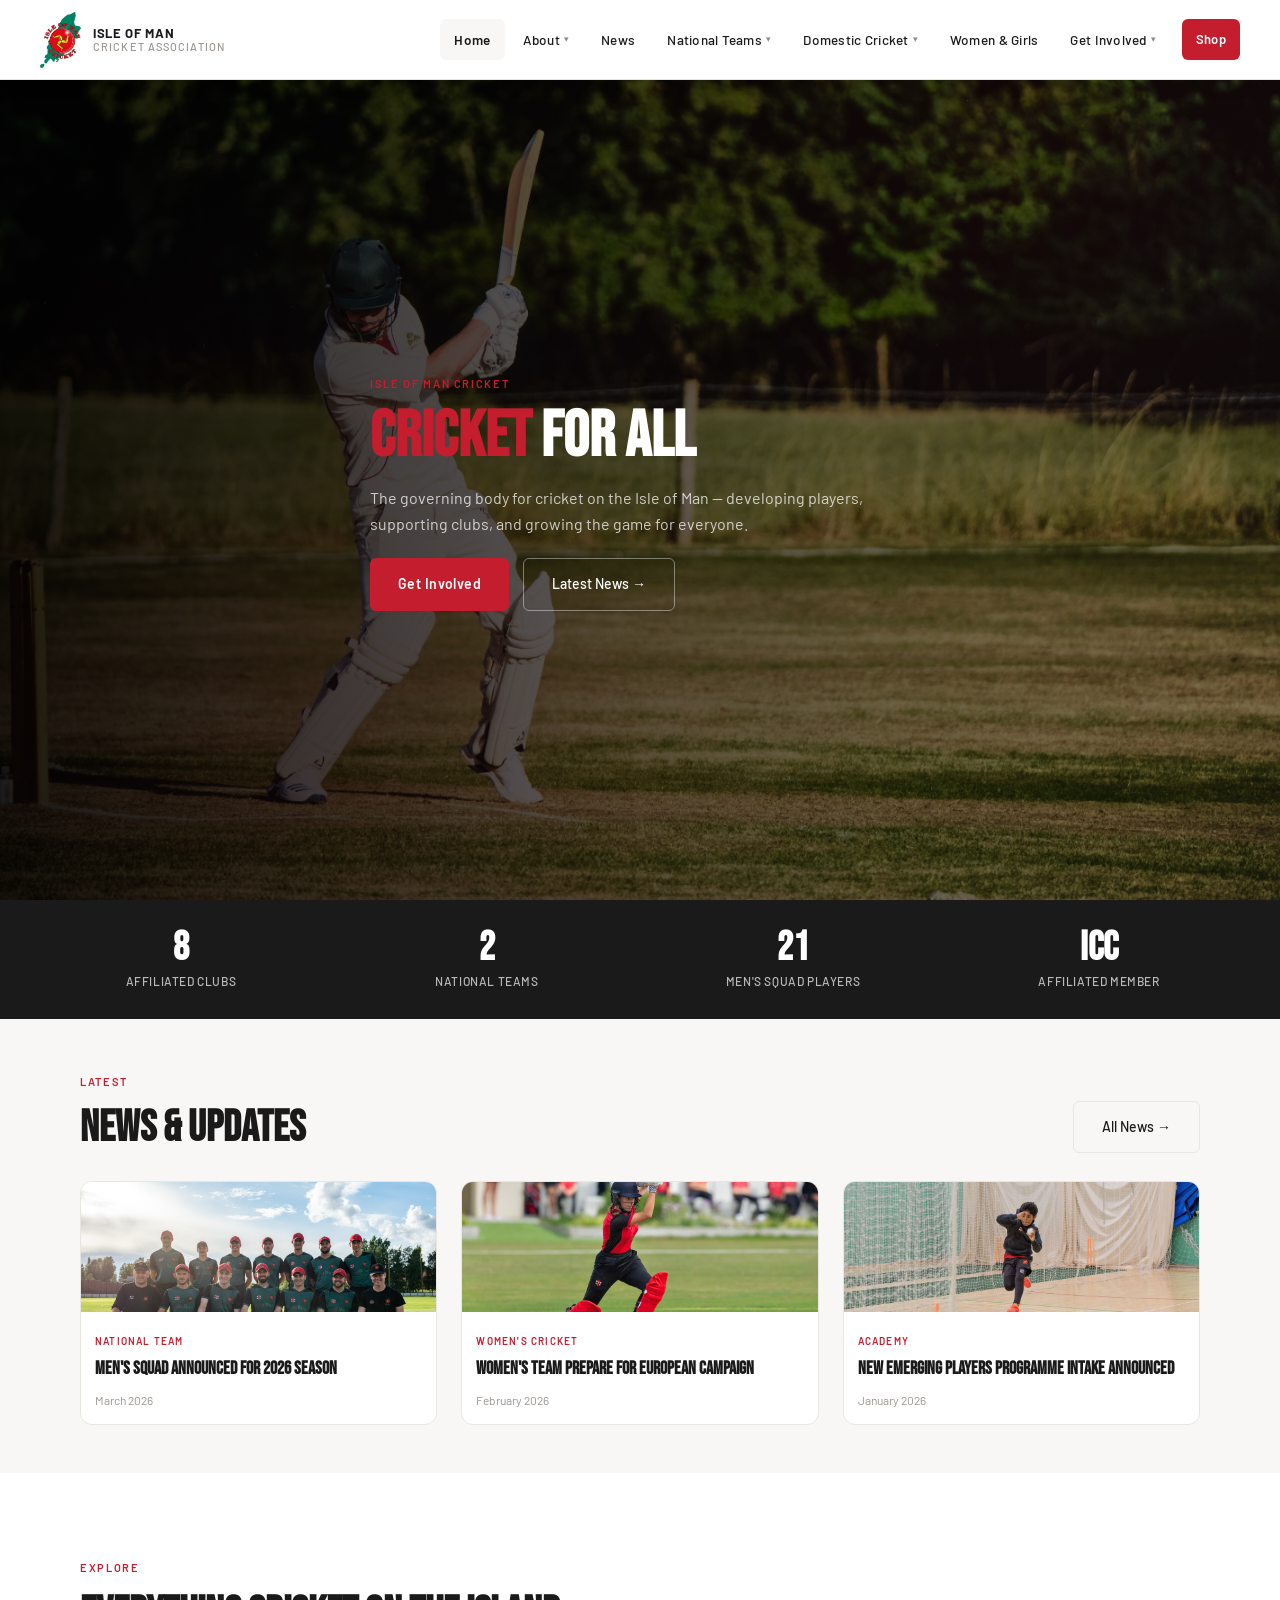
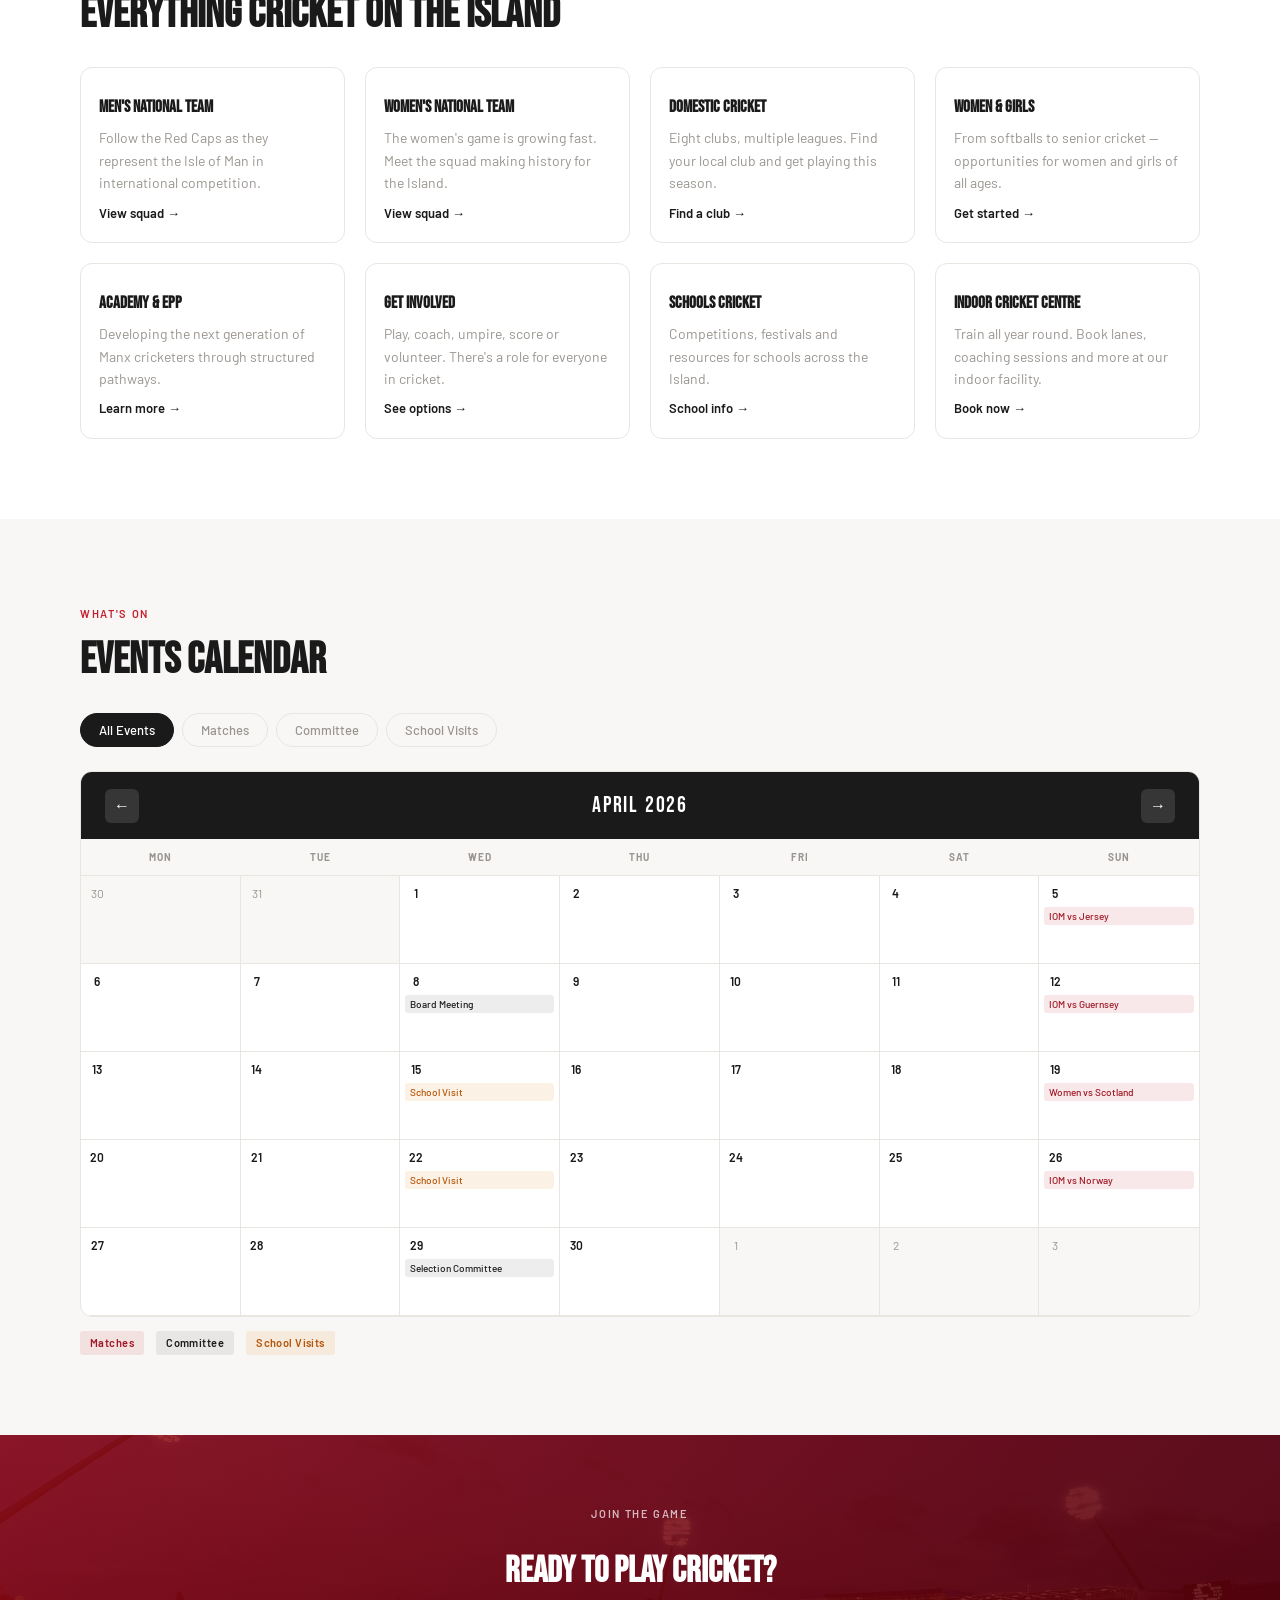
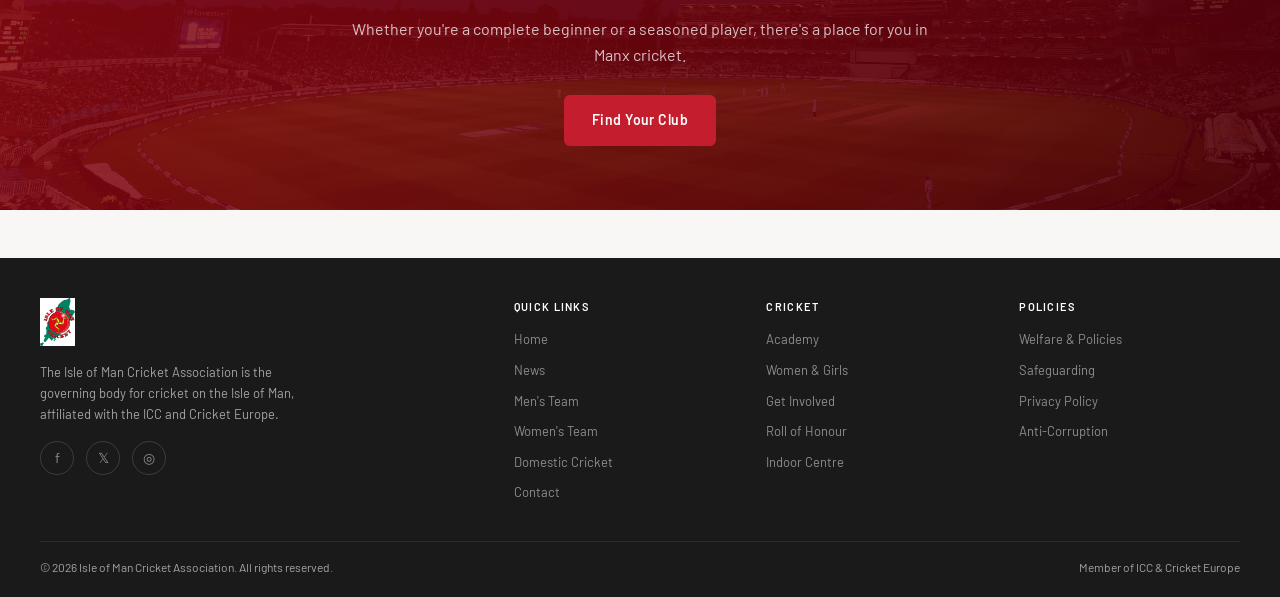
==== commit 9b8e2e10: "Remove hero logo and add interactive events calendar - Remove large floating logo from hero section;" ====
--- a/index.html
+++ b/index.html
@@ -59,7 +59,7 @@
 <li><a href="get-involved.html#community">Community</a></li>
 </ul>
 </li>
-<li><a href="https://booking.iomcricket.co.uk/" class="nav-store-btn" target="_blank">Book Indoor Centre</a></li>
+<li><a href="https://www.iomcricket.co.uk/store/c1/Featured_Products.html" class="nav-store-btn" target="_blank">Shop</a></li>
 </ul>
 <div class="hamburger" id="hamburger"><span></span><span></span><span></span></div>
 </nav>
@@ -79,7 +79,6 @@
 </div>
 </div>
 </div>
-</div>
 </section>
 
 
@@ -198,6 +197,44 @@
 <div class="card-desc">Train all year round. Book lanes, coaching sessions and more at our indoor facility.</div>
 <span class="card-arrow">Book now →</span>
 </a>
+</div>
+</div>
+</div>
+
+<!-- CALENDAR -->
+<div style="background:var(--off-white);padding:80px 0;" id="events">
+<div class="section" style="padding-top:0;padding-bottom:0">
+<div class="section-header">
+<div class="section-label">What's On</div>
+<h2 class="section-title">Events <em>Calendar</em></h2>
+</div>
+<div class="cal-filters">
+<button class="cal-filter active" data-filter="all">All Events</button>
+<button class="cal-filter" data-filter="match">Matches</button>
+<button class="cal-filter" data-filter="committee">Committee</button>
+<button class="cal-filter" data-filter="school">School Visits</button>
+</div>
+<div class="cal-wrapper">
+<div class="cal-nav">
+<button class="cal-nav-btn" id="cal-prev">&#8592;</button>
+<h3 class="cal-month-title" id="cal-month-title"></h3>
+<button class="cal-nav-btn" id="cal-next">&#8594;</button>
+</div>
+<div class="cal-dow-row">
+<div class="cal-dow">Mon</div>
+<div class="cal-dow">Tue</div>
+<div class="cal-dow">Wed</div>
+<div class="cal-dow">Thu</div>
+<div class="cal-dow">Fri</div>
+<div class="cal-dow">Sat</div>
+<div class="cal-dow">Sun</div>
+</div>
+<div class="cal-days" id="cal-days"></div>
+</div>
+<div class="cal-legend">
+<span class="cal-legend-item match">Matches</span>
+<span class="cal-legend-item committee">Committee</span>
+<span class="cal-legend-item school">School Visits</span>
 </div>
 </div>
 </div>
@@ -262,9 +299,106 @@
 </footer>
 
 <script>
-  document.getElementById('hamburger').addEventListener('click', () =>{
+  document.getElementById('hamburger').addEventListener('click', function() {
     document.getElementById('nav-links').classList.toggle('open');
   });
+
+  // ── CALENDAR ──
+  (function() {
+    var EVENTS = [
+      // April 2026
+      { date: '2026-04-05', type: 'match',     title: 'IOM vs Jersey',          time: '11:00', detail: 'Home · National Ground' },
+      { date: '2026-04-08', type: 'committee', title: 'Board Meeting',           time: '18:30', detail: 'IOMCA Offices' },
+      { date: '2026-04-12', type: 'match',     title: 'IOM vs Guernsey',         time: '11:00', detail: 'Away · Guernsey' },
+      { date: '2026-04-15', type: 'school',    title: 'School Visit',            time: '09:30', detail: 'Ballakermeen High' },
+      { date: '2026-04-19', type: 'match',     title: 'Women vs Scotland',       time: '11:00', detail: 'Home · National Ground' },
+      { date: '2026-04-22', type: 'school',    title: 'School Visit',            time: '10:00', detail: 'QEII High School' },
+      { date: '2026-04-26', type: 'match',     title: 'IOM vs Norway',           time: '11:00', detail: 'Home · National Ground' },
+      { date: '2026-04-29', type: 'committee', title: 'Selection Committee',     time: '18:00', detail: 'IOMCA Offices' },
+      // May 2026
+      { date: '2026-05-03', type: 'match',     title: 'IOM vs Denmark',          time: '11:00', detail: 'Away · Copenhagen' },
+      { date: '2026-05-07', type: 'school',    title: 'School Visit',            time: '09:30', detail: "St Ninian's High" },
+      { date: '2026-05-10', type: 'match',     title: 'Women vs Ireland',        time: '11:00', detail: 'Away · Dublin' },
+      { date: '2026-05-13', type: 'committee', title: 'AGM Preparation',         time: '18:30', detail: 'IOMCA Offices' },
+      { date: '2026-05-17', type: 'match',     title: 'IOM vs Germany',          time: '11:00', detail: 'Home · National Ground' },
+      { date: '2026-05-20', type: 'school',    title: 'School Visit',            time: '10:00', detail: 'Ramsey Grammar' },
+      { date: '2026-05-24', type: 'match',     title: 'IOM vs Finland',          time: '11:00', detail: 'Home · National Ground' },
+      { date: '2026-05-27', type: 'committee', title: 'Board Meeting',           time: '18:30', detail: 'IOMCA Offices' },
+      // June 2026
+      { date: '2026-06-06', type: 'match',     title: 'IOM vs Gibraltar',        time: '11:00', detail: 'Home · National Ground' },
+      { date: '2026-06-10', type: 'committee', title: 'Board Meeting',           time: '18:30', detail: 'IOMCA Offices' },
+      { date: '2026-06-14', type: 'school',    title: 'Schools Festival',        time: '09:00', detail: 'Multiple Schools · IOM' },
+      { date: '2026-06-15', type: 'match',     title: 'European Champs D1',      time: '09:00', detail: 'Away · TBC' },
+      { date: '2026-06-16', type: 'match',     title: 'European Champs D2',      time: '09:00', detail: 'Away · TBC' },
+      { date: '2026-06-17', type: 'match',     title: 'European Champs D3',      time: '09:00', detail: 'Away · TBC' },
+      { date: '2026-06-21', type: 'school',    title: 'School Visit',            time: '10:00', detail: "St Mary's Primary" },
+      { date: '2026-06-24', type: 'committee', title: 'Season Review',           time: '18:30', detail: 'IOMCA Offices' },
+    ];
+
+    var MONTHS = ['January','February','March','April','May','June','July','August','September','October','November','December'];
+    var now = new Date();
+    var todayStr = now.getFullYear() + '-' + pad(now.getMonth()+1) + '-' + pad(now.getDate());
+
+    var year = 2026, month = 3; // start: April 2026
+    var filter = 'all';
+
+    function pad(n) { return String(n).padStart(2, '0'); }
+
+    function render() {
+      document.getElementById('cal-month-title').textContent = MONTHS[month] + ' ' + year;
+      var firstDow = (new Date(year, month, 1).getDay() + 6) % 7; // Mon=0
+      var daysInMonth = new Date(year, month + 1, 0).getDate();
+      var daysInPrev  = new Date(year, month, 0).getDate();
+      var total = Math.ceil((firstDow + daysInMonth) / 7) * 7;
+      var html = '';
+
+      for (var i = 0; i < total; i++) {
+        var dayNum, dateStr = '', cls = 'cal-day';
+        if (i < firstDow) {
+          dayNum = daysInPrev - firstDow + 1 + i;
+          cls += ' other-month';
+        } else if (i >= firstDow + daysInMonth) {
+          dayNum = i - firstDow - daysInMonth + 1;
+          cls += ' other-month';
+        } else {
+          dayNum = i - firstDow + 1;
+          dateStr = year + '-' + pad(month + 1) + '-' + pad(dayNum);
+          if (dateStr === todayStr) cls += ' today';
+        }
+
+        var evts = dateStr ? EVENTS.filter(function(e) { return e.date === dateStr; }) : [];
+        var evtHtml = evts.map(function(e) {
+          var hidden = (filter !== 'all' && filter !== e.type) ? ' hidden' : '';
+          return '<span class="cal-event ' + e.type + hidden + '" title="' + e.time + ' · ' + e.detail + '">' + e.title + '</span>';
+        }).join('');
+
+        html += '<div class="' + cls + '"><div class="cal-day-num">' + dayNum + '</div>' + evtHtml + '</div>';
+      }
+      document.getElementById('cal-days').innerHTML = html;
+    }
+
+    function setFilter(f) {
+      filter = f;
+      document.querySelectorAll('.cal-filter').forEach(function(b) {
+        b.classList.toggle('active', b.dataset.filter === f);
+      });
+      render();
+    }
+
+    document.getElementById('cal-prev').addEventListener('click', function() {
+      month--; if (month < 0) { month = 11; year--; }
+      render();
+    });
+    document.getElementById('cal-next').addEventListener('click', function() {
+      month++; if (month > 11) { month = 0; year++; }
+      render();
+    });
+    document.querySelectorAll('.cal-filter').forEach(function(b) {
+      b.addEventListener('click', function() { setFilter(b.dataset.filter); });
+    });
+
+    render();
+  })();
 </script>
 </body>
 </html>
--- a/css/style.css
+++ b/css/style.css
@@ -227,11 +227,7 @@
   z-index: 2;
   max-width: 1200px;
   margin: 0 auto;
-  padding: 48px 40px;
-  display: grid;
-  grid-template-columns: 1fr 1fr;
-  gap: 40px;
-  align-items: center;
+  padding: 80px 40px;
 }
 
 .hero-text h1 {
@@ -252,7 +248,7 @@
   font-size: 16px;
   color: rgba(255,255,255,0.75);
   margin-bottom: 22px;
-  max-width: 420px;
+  max-width: 540px;
   line-height: 1.6;
 }
 
@@ -301,23 +297,6 @@
 
 .btn-outline:hover { border-color: rgba(255,255,255,0.8); background: rgba(255,255,255,0.08); }
 
-.hero-logo-large {
-  display: flex;
-  justify-content: center;
-  align-items: center;
-}
-
-.hero-logo-large img {
-  width: min(340px, 90%);
-  filter: drop-shadow(0 20px 60px rgba(0,0,0,0.4));
-  animation: floatLogo 6s ease-in-out infinite;
-}
-
-@keyframes floatLogo {
-  0%, 100% { transform: translateY(0); }
-  50% { transform: translateY(-12px); }
-}
-
 /* ── QUICK LINKS BAR ── */
 .quick-bar {
   background: var(--white);
@@ -529,6 +508,162 @@
   font-weight: 600;
   color: var(--green);
 }
+
+/* ── CALENDAR ── */
+.cal-filters {
+  display: flex;
+  gap: 8px;
+  flex-wrap: wrap;
+  margin-bottom: 24px;
+}
+
+.cal-filter {
+  padding: 8px 18px;
+  border-radius: 100px;
+  border: 1.5px solid var(--light-grey);
+  background: transparent;
+  font-family: 'Barlow', sans-serif;
+  font-size: 13px;
+  font-weight: 500;
+  color: var(--mid-grey);
+  cursor: pointer;
+  transition: all 0.15s;
+}
+
+.cal-filter:hover:not(.active) { border-color: var(--mid-grey); color: var(--dark); }
+.cal-filter[data-filter="all"].active       { background: var(--dark);    border-color: var(--dark);    color: var(--white); }
+.cal-filter[data-filter="match"].active     { background: var(--red);     border-color: var(--red);     color: var(--white); }
+.cal-filter[data-filter="committee"].active { background: #374151;        border-color: #374151;        color: var(--white); }
+.cal-filter[data-filter="school"].active    { background: #d97706;        border-color: #d97706;        color: var(--white); }
+
+.cal-wrapper {
+  border: 1px solid var(--light-grey);
+  border-radius: 12px;
+  overflow: hidden;
+  background: var(--white);
+}
+
+.cal-nav {
+  display: flex;
+  align-items: center;
+  justify-content: space-between;
+  padding: 16px 24px;
+  background: var(--dark);
+}
+
+.cal-month-title {
+  font-family: 'Bebas Neue', sans-serif;
+  font-size: 22px;
+  font-weight: 400;
+  letter-spacing: 0.08em;
+  color: var(--white);
+}
+
+.cal-nav-btn {
+  background: rgba(255,255,255,0.12);
+  border: none;
+  color: var(--white);
+  width: 34px;
+  height: 34px;
+  border-radius: 6px;
+  cursor: pointer;
+  font-size: 16px;
+  line-height: 1;
+  transition: background 0.15s;
+  display: flex;
+  align-items: center;
+  justify-content: center;
+}
+
+.cal-nav-btn:hover { background: rgba(255,255,255,0.24); }
+
+.cal-dow-row {
+  display: grid;
+  grid-template-columns: repeat(7, 1fr);
+  background: var(--off-white);
+  border-bottom: 1px solid var(--light-grey);
+}
+
+.cal-dow {
+  padding: 10px 4px;
+  text-align: center;
+  font-size: 10px;
+  font-weight: 700;
+  letter-spacing: 0.1em;
+  text-transform: uppercase;
+  color: var(--mid-grey);
+}
+
+.cal-days {
+  display: grid;
+  grid-template-columns: repeat(7, 1fr);
+}
+
+.cal-day {
+  min-height: 88px;
+  padding: 6px 5px;
+  border-right: 1px solid var(--light-grey);
+  border-bottom: 1px solid var(--light-grey);
+}
+
+.cal-day:nth-child(7n) { border-right: none; }
+
+.cal-day.other-month { background: var(--off-white); }
+
+.cal-day-num {
+  font-size: 12px;
+  font-weight: 600;
+  color: var(--dark);
+  width: 22px;
+  height: 22px;
+  display: flex;
+  align-items: center;
+  justify-content: center;
+  margin-bottom: 3px;
+  border-radius: 50%;
+}
+
+.cal-day.other-month .cal-day-num { color: var(--mid-grey); font-weight: 400; }
+
+.cal-day.today .cal-day-num { background: var(--red); color: var(--white); }
+
+.cal-event {
+  display: block;
+  font-size: 10px;
+  font-weight: 500;
+  padding: 2px 5px;
+  border-radius: 3px;
+  margin-bottom: 2px;
+  white-space: nowrap;
+  overflow: hidden;
+  text-overflow: ellipsis;
+  line-height: 1.4;
+  cursor: default;
+}
+
+.cal-event.match      { background: rgba(196,30,46,0.1);  color: #9e1724; }
+.cal-event.committee  { background: rgba(26,26,26,0.08);  color: var(--dark); }
+.cal-event.school     { background: rgba(217,119,6,0.1);  color: #b45309; }
+.cal-event.hidden     { display: none; }
+
+.cal-legend {
+  display: flex;
+  gap: 12px;
+  flex-wrap: wrap;
+  margin-top: 14px;
+}
+
+.cal-legend-item {
+  font-size: 11px;
+  font-weight: 600;
+  padding: 3px 10px;
+  border-radius: 3px;
+  letter-spacing: 0.04em;
+}
+
+.cal-legend-item.match      { background: rgba(196,30,46,0.1);  color: #9e1724; }
+.cal-legend-item.committee  { background: rgba(26,26,26,0.08);  color: var(--dark); }
+.cal-legend-item.school     { background: rgba(217,119,6,0.1);  color: #b45309; }
 
 /* ── PAGE HERO (inner pages) ── */
 .page-hero {
@@ -940,10 +1075,15 @@
 
 /* ── RESPONSIVE ── */
 @media (max-width: 900px) {
-  .hero-content { grid-template-columns: 1fr; }
-  .hero-logo-large { display: none; }
   .stat-strip-inner { grid-template-columns: repeat(2, 1fr); }
   .footer-inner { grid-template-columns: 1fr 1fr; }
+}
+
+@media (max-width: 600px) {
+  .cal-day { min-height: 56px; padding: 4px 3px; }
+  .cal-day-num { font-size: 11px; width: 18px; height: 18px; }
+  .cal-event { font-size: 9px; padding: 1px 3px; }
+  .cal-dow { font-size: 9px; padding: 8px 2px; }
 }
 
 @media (max-width: 768px) {
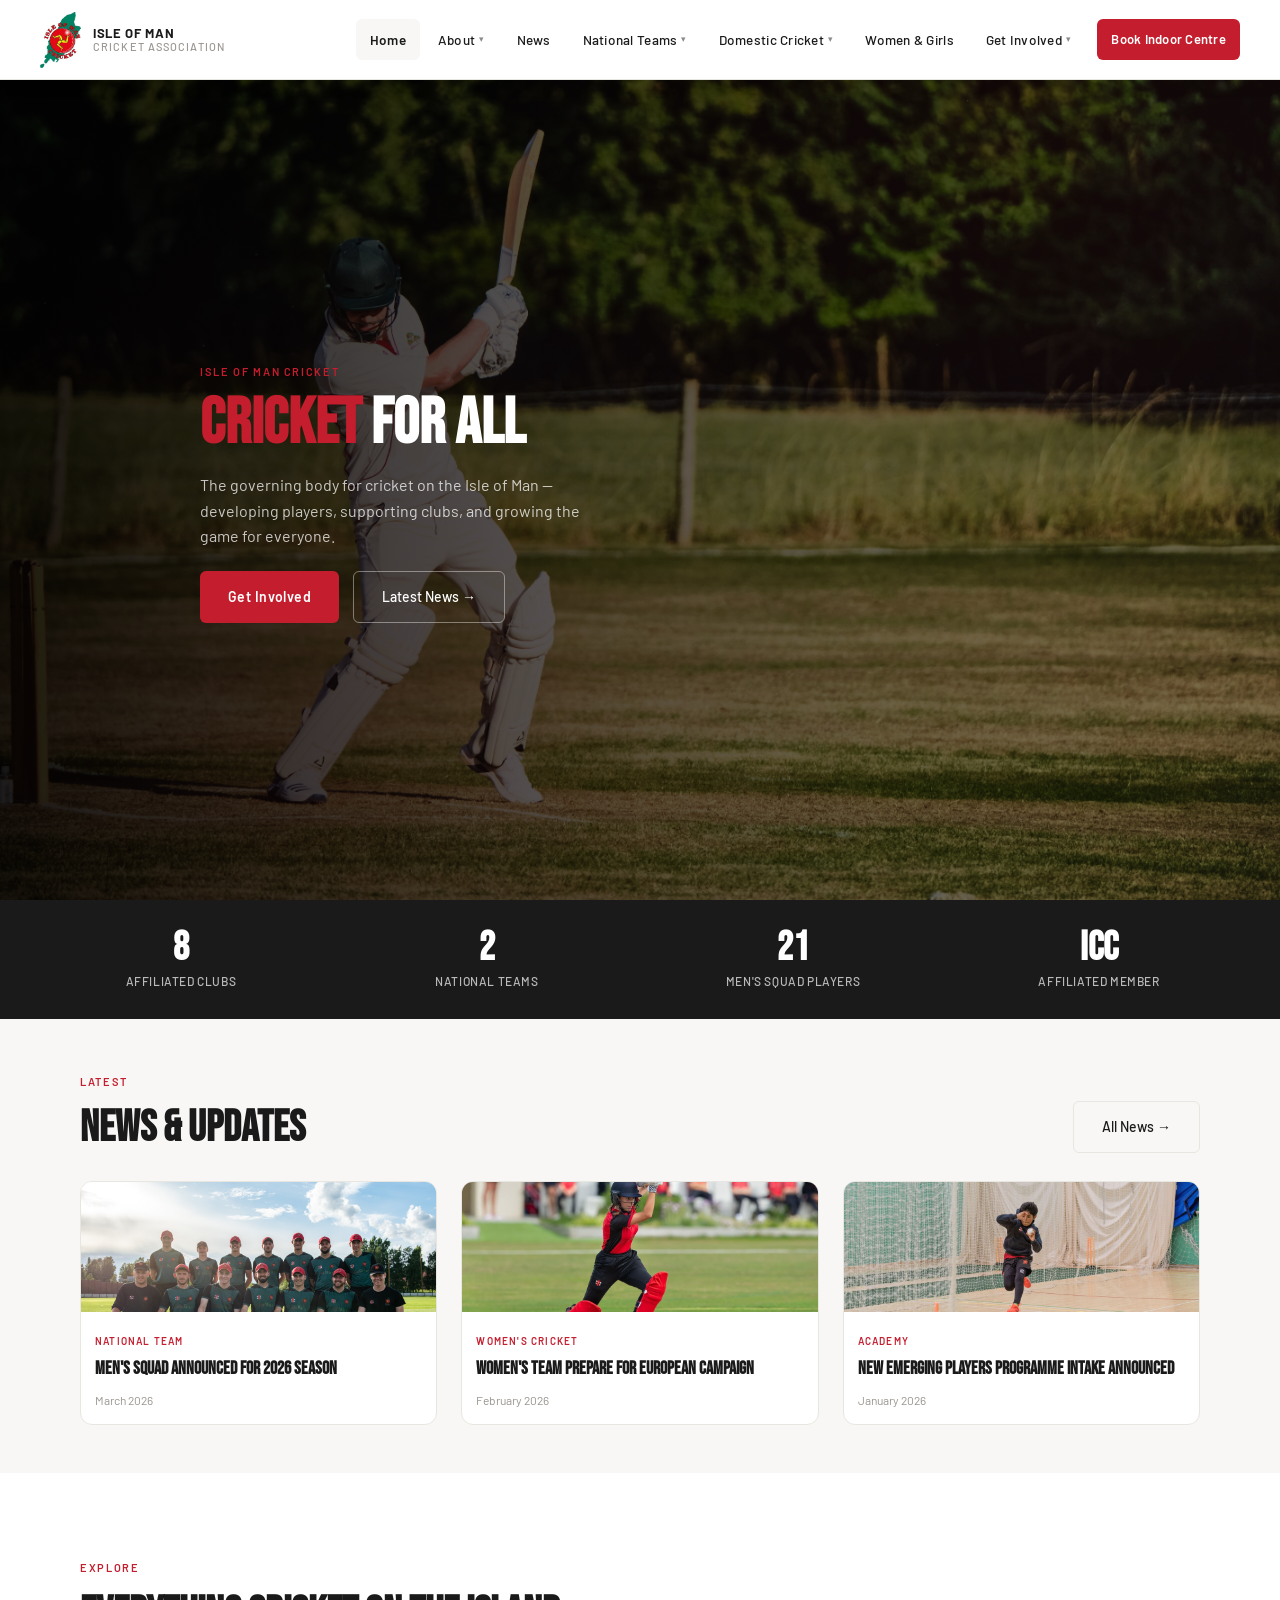
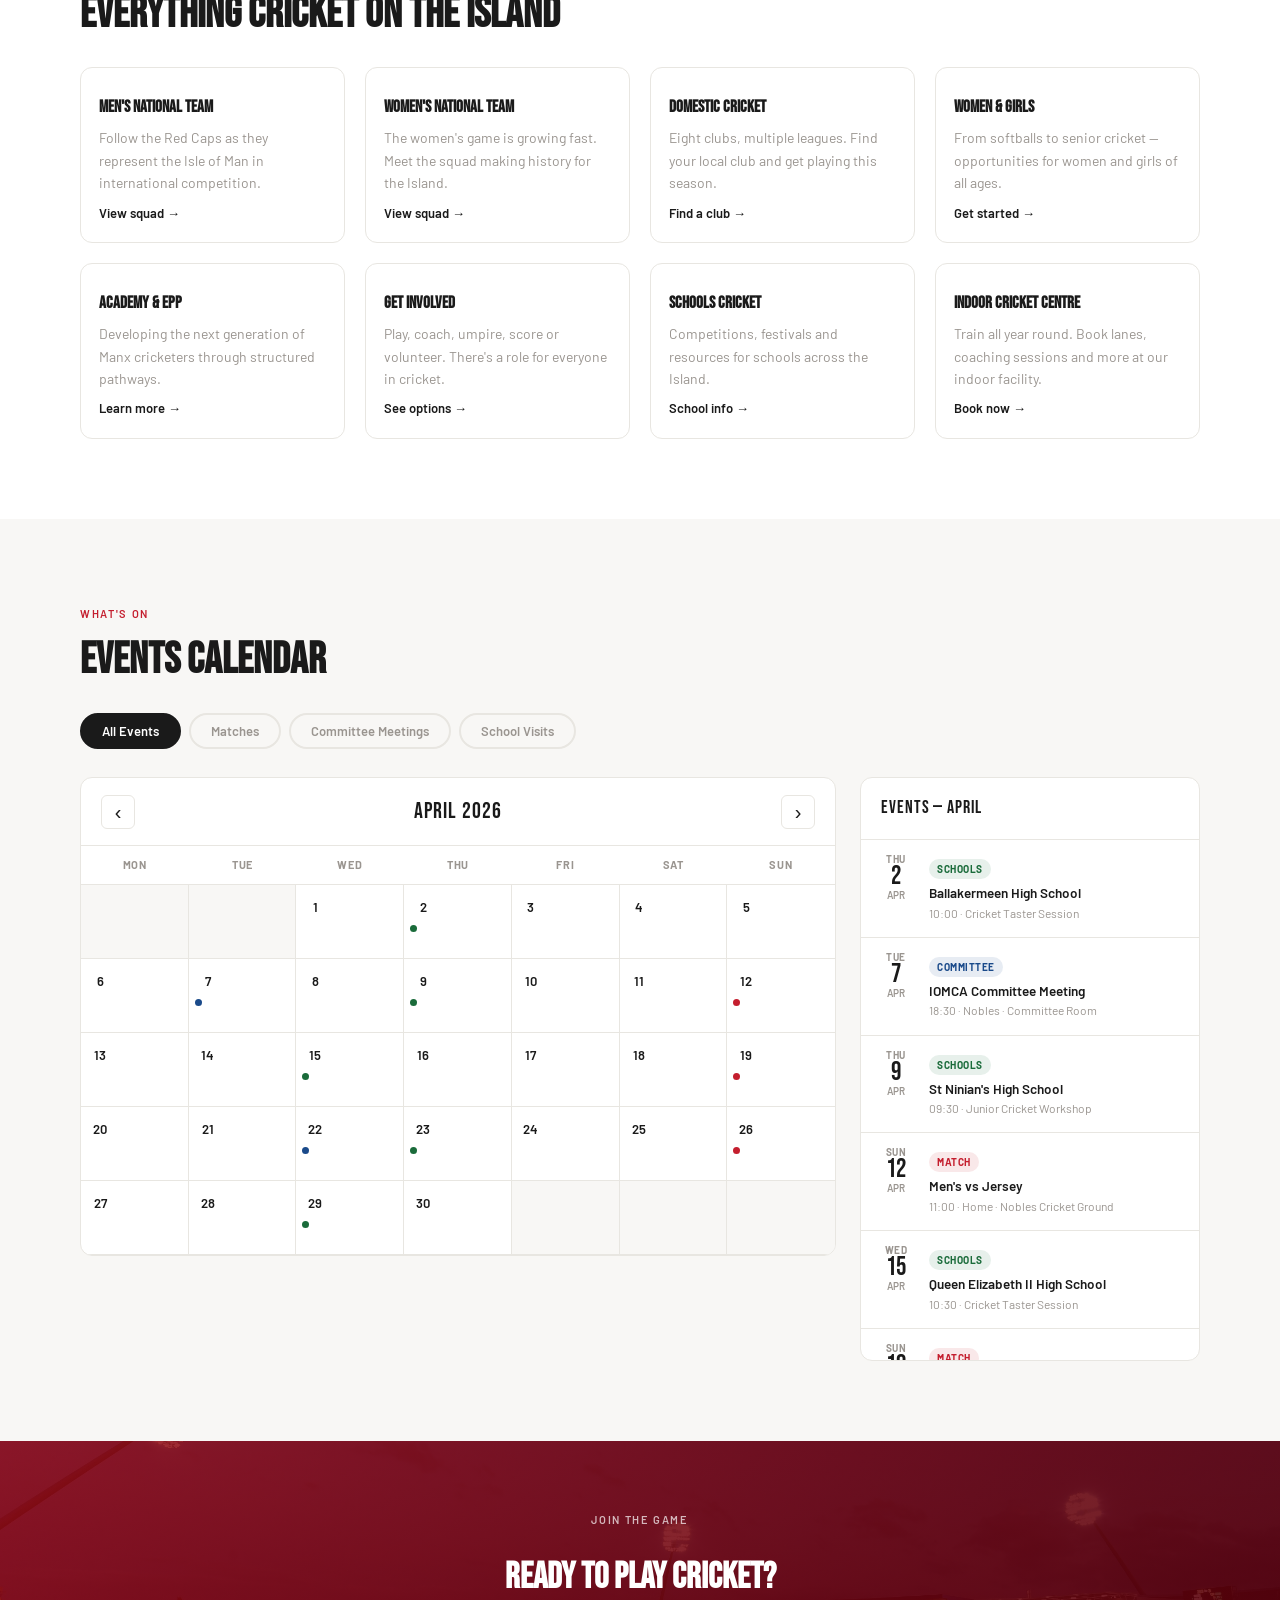
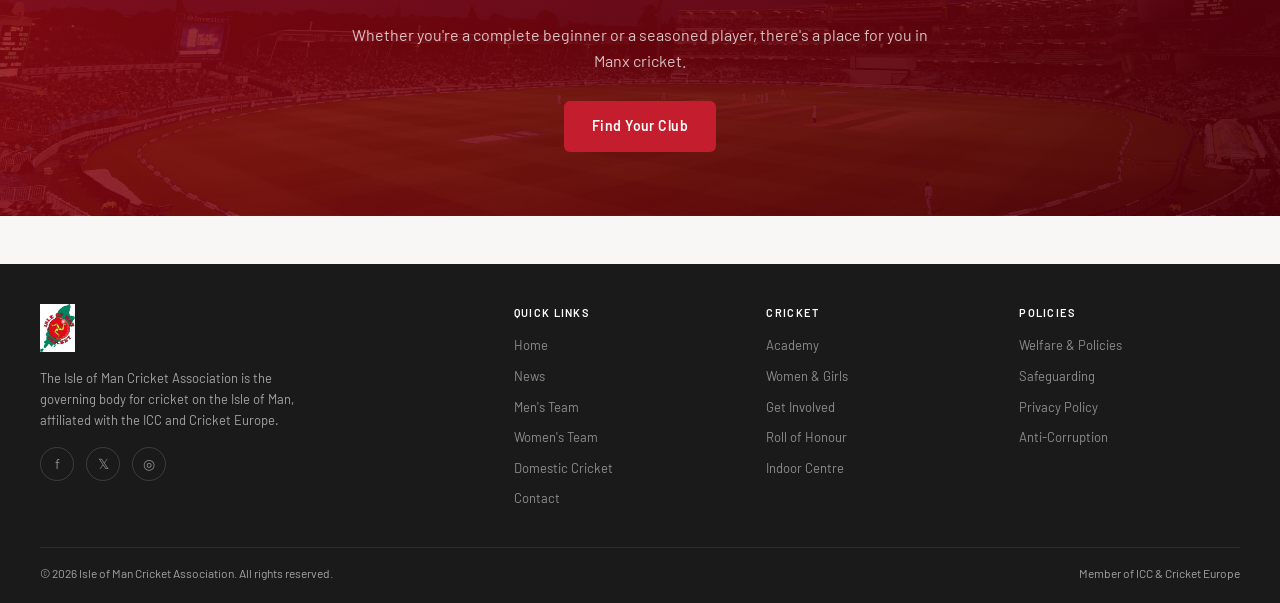
==== commit 64f2cacb: "Add events calendar to homepage with filters Inserts a full interactive calendar section below the '" ====
--- a/index.html
+++ b/index.html
@@ -59,7 +59,7 @@
 <li><a href="get-involved.html#community">Community</a></li>
 </ul>
 </li>
-<li><a href="https://www.iomcricket.co.uk/store/c1/Featured_Products.html" class="nav-store-btn" target="_blank">Shop</a></li>
+<li><a href="https://booking.iomcricket.co.uk/" class="nav-store-btn" target="_blank">Book Indoor Centre</a></li>
 </ul>
 <div class="hamburger" id="hamburger"><span></span><span></span><span></span></div>
 </nav>
@@ -79,6 +79,7 @@
 </div>
 </div>
 </div>
+</div>
 </section>
 
 
@@ -202,39 +203,36 @@
 </div>
 
 <!-- CALENDAR -->
-<div style="background:var(--off-white);padding:80px 0;" id="events">
+<div style="background:var(--off-white);padding:80px 0;">
 <div class="section" style="padding-top:0;padding-bottom:0">
 <div class="section-header">
 <div class="section-label">What's On</div>
 <h2 class="section-title">Events <em>Calendar</em></h2>
 </div>
-<div class="cal-filters">
-<button class="cal-filter active" data-filter="all">All Events</button>
-<button class="cal-filter" data-filter="match">Matches</button>
-<button class="cal-filter" data-filter="committee">Committee</button>
-<button class="cal-filter" data-filter="school">School Visits</button>
+<div class="cal-filters" id="cal-filters">
+<button type="button" class="cal-filter-btn active" data-filter="all">All Events</button>
+<button type="button" class="cal-filter-btn" data-filter="match">Matches</button>
+<button type="button" class="cal-filter-btn" data-filter="meeting">Committee Meetings</button>
+<button type="button" class="cal-filter-btn" data-filter="school">School Visits</button>
 </div>
 <div class="cal-wrapper">
-<div class="cal-nav">
-<button class="cal-nav-btn" id="cal-prev">&#8592;</button>
-<h3 class="cal-month-title" id="cal-month-title"></h3>
-<button class="cal-nav-btn" id="cal-next">&#8594;</button>
-</div>
-<div class="cal-dow-row">
-<div class="cal-dow">Mon</div>
-<div class="cal-dow">Tue</div>
-<div class="cal-dow">Wed</div>
-<div class="cal-dow">Thu</div>
-<div class="cal-dow">Fri</div>
-<div class="cal-dow">Sat</div>
-<div class="cal-dow">Sun</div>
-</div>
-<div class="cal-days" id="cal-days"></div>
-</div>
-<div class="cal-legend">
-<span class="cal-legend-item match">Matches</span>
-<span class="cal-legend-item committee">Committee</span>
-<span class="cal-legend-item school">School Visits</span>
+<div class="cal-main">
+<div class="cal-header">
+<button type="button" class="cal-nav" id="cal-prev" aria-label="Previous month">&#8249;</button>
+<div class="cal-month-year" id="cal-month-year"></div>
+<button type="button" class="cal-nav" id="cal-next" aria-label="Next month">&#8250;</button>
+</div>
+<div class="cal-day-headers">
+<div>Mon</div><div>Tue</div><div>Wed</div><div>Thu</div><div>Fri</div><div>Sat</div><div>Sun</div>
+</div>
+<div class="cal-grid-body" id="cal-grid-body"></div>
+</div>
+<div class="cal-events-panel">
+<div class="cal-events-header">
+<span class="cal-events-panel-title" id="cal-panel-title">Events This Month</span>
+</div>
+<div class="cal-events-list" id="cal-events-list"></div>
+</div>
 </div>
 </div>
 </div>
@@ -299,106 +297,171 @@
 </footer>
 
 <script>
-  document.getElementById('hamburger').addEventListener('click', function() {
+  document.getElementById('hamburger').addEventListener('click', () => {
     document.getElementById('nav-links').classList.toggle('open');
   });
 
   // ── CALENDAR ──
-  (function() {
-    var EVENTS = [
-      // April 2026
-      { date: '2026-04-05', type: 'match',     title: 'IOM vs Jersey',          time: '11:00', detail: 'Home · National Ground' },
-      { date: '2026-04-08', type: 'committee', title: 'Board Meeting',           time: '18:30', detail: 'IOMCA Offices' },
-      { date: '2026-04-12', type: 'match',     title: 'IOM vs Guernsey',         time: '11:00', detail: 'Away · Guernsey' },
-      { date: '2026-04-15', type: 'school',    title: 'School Visit',            time: '09:30', detail: 'Ballakermeen High' },
-      { date: '2026-04-19', type: 'match',     title: 'Women vs Scotland',       time: '11:00', detail: 'Home · National Ground' },
-      { date: '2026-04-22', type: 'school',    title: 'School Visit',            time: '10:00', detail: 'QEII High School' },
-      { date: '2026-04-26', type: 'match',     title: 'IOM vs Norway',           time: '11:00', detail: 'Home · National Ground' },
-      { date: '2026-04-29', type: 'committee', title: 'Selection Committee',     time: '18:00', detail: 'IOMCA Offices' },
-      // May 2026
-      { date: '2026-05-03', type: 'match',     title: 'IOM vs Denmark',          time: '11:00', detail: 'Away · Copenhagen' },
-      { date: '2026-05-07', type: 'school',    title: 'School Visit',            time: '09:30', detail: "St Ninian's High" },
-      { date: '2026-05-10', type: 'match',     title: 'Women vs Ireland',        time: '11:00', detail: 'Away · Dublin' },
-      { date: '2026-05-13', type: 'committee', title: 'AGM Preparation',         time: '18:30', detail: 'IOMCA Offices' },
-      { date: '2026-05-17', type: 'match',     title: 'IOM vs Germany',          time: '11:00', detail: 'Home · National Ground' },
-      { date: '2026-05-20', type: 'school',    title: 'School Visit',            time: '10:00', detail: 'Ramsey Grammar' },
-      { date: '2026-05-24', type: 'match',     title: 'IOM vs Finland',          time: '11:00', detail: 'Home · National Ground' },
-      { date: '2026-05-27', type: 'committee', title: 'Board Meeting',           time: '18:30', detail: 'IOMCA Offices' },
-      // June 2026
-      { date: '2026-06-06', type: 'match',     title: 'IOM vs Gibraltar',        time: '11:00', detail: 'Home · National Ground' },
-      { date: '2026-06-10', type: 'committee', title: 'Board Meeting',           time: '18:30', detail: 'IOMCA Offices' },
-      { date: '2026-06-14', type: 'school',    title: 'Schools Festival',        time: '09:00', detail: 'Multiple Schools · IOM' },
-      { date: '2026-06-15', type: 'match',     title: 'European Champs D1',      time: '09:00', detail: 'Away · TBC' },
-      { date: '2026-06-16', type: 'match',     title: 'European Champs D2',      time: '09:00', detail: 'Away · TBC' },
-      { date: '2026-06-17', type: 'match',     title: 'European Champs D3',      time: '09:00', detail: 'Away · TBC' },
-      { date: '2026-06-21', type: 'school',    title: 'School Visit',            time: '10:00', detail: "St Mary's Primary" },
-      { date: '2026-06-24', type: 'committee', title: 'Season Review',           time: '18:30', detail: 'IOMCA Offices' },
-    ];
-
-    var MONTHS = ['January','February','March','April','May','June','July','August','September','October','November','December'];
-    var now = new Date();
-    var todayStr = now.getFullYear() + '-' + pad(now.getMonth()+1) + '-' + pad(now.getDate());
-
-    var year = 2026, month = 3; // start: April 2026
-    var filter = 'all';
-
-    function pad(n) { return String(n).padStart(2, '0'); }
-
-    function render() {
-      document.getElementById('cal-month-title').textContent = MONTHS[month] + ' ' + year;
-      var firstDow = (new Date(year, month, 1).getDay() + 6) % 7; // Mon=0
-      var daysInMonth = new Date(year, month + 1, 0).getDate();
-      var daysInPrev  = new Date(year, month, 0).getDate();
-      var total = Math.ceil((firstDow + daysInMonth) / 7) * 7;
-      var html = '';
-
-      for (var i = 0; i < total; i++) {
-        var dayNum, dateStr = '', cls = 'cal-day';
-        if (i < firstDow) {
-          dayNum = daysInPrev - firstDow + 1 + i;
-          cls += ' other-month';
-        } else if (i >= firstDow + daysInMonth) {
-          dayNum = i - firstDow - daysInMonth + 1;
-          cls += ' other-month';
-        } else {
-          dayNum = i - firstDow + 1;
-          dateStr = year + '-' + pad(month + 1) + '-' + pad(dayNum);
-          if (dateStr === todayStr) cls += ' today';
-        }
-
-        var evts = dateStr ? EVENTS.filter(function(e) { return e.date === dateStr; }) : [];
-        var evtHtml = evts.map(function(e) {
-          var hidden = (filter !== 'all' && filter !== e.type) ? ' hidden' : '';
-          return '<span class="cal-event ' + e.type + hidden + '" title="' + e.time + ' · ' + e.detail + '">' + e.title + '</span>';
-        }).join('');
-
-        html += '<div class="' + cls + '"><div class="cal-day-num">' + dayNum + '</div>' + evtHtml + '</div>';
+  const CAL_EVENTS = [
+    // April 2026 — Matches
+    { date:'2026-04-12', type:'match',   title:"Men's vs Jersey",              detail:'Home · Nobles Cricket Ground', time:'11:00' },
+    { date:'2026-04-19', type:'match',   title:"Women's vs Guernsey",          detail:'Away · Guernsey',              time:'11:00' },
+    { date:'2026-04-26', type:'match',   title:"Men's vs Scotland XI",         detail:'Home · Nobles Cricket Ground', time:'11:00' },
+    // April 2026 — Committee Meetings
+    { date:'2026-04-07', type:'meeting', title:'IOMCA Committee Meeting',       detail:'Nobles · Committee Room',      time:'18:30' },
+    { date:'2026-04-22', type:'meeting', title:'Selection Committee',           detail:'Nobles · Committee Room',      time:'19:00' },
+    // April 2026 — School Visits
+    { date:'2026-04-02', type:'school',  title:'Ballakermeen High School',      detail:'Cricket Taster Session',       time:'10:00' },
+    { date:'2026-04-09', type:'school',  title:"St Ninian's High School",       detail:'Junior Cricket Workshop',      time:'09:30' },
+    { date:'2026-04-15', type:'school',  title:'Queen Elizabeth II High School',detail:'Cricket Taster Session',       time:'10:30' },
+    { date:'2026-04-23', type:'school',  title:'Ramsey Grammar School',         detail:'Junior Cricket Workshop',      time:'10:00' },
+    { date:'2026-04-29', type:'school',  title:'Peel Clothworkers School',      detail:'Cricket Taster Session',       time:'09:30' },
+    // May 2026 — Matches
+    { date:'2026-05-03', type:'match',   title:'Academy vs Lancashire Academy', detail:'Away · Manchester',            time:'11:00' },
+    { date:'2026-05-10', type:'match',   title:"Men's vs Ireland Wolves",       detail:'Home · Nobles Cricket Ground', time:'11:00' },
+    { date:'2026-05-17', type:'match',   title:"Women's vs Scotland Women",     detail:'Home · Nobles Cricket Ground', time:'11:00' },
+    { date:'2026-05-24', type:'match',   title:"Men's vs Netherlands",          detail:'Away · The Netherlands',       time:'11:00' },
+    // May 2026 — Committee Meetings
+    { date:'2026-05-05', type:'meeting', title:'IOMCA Committee Meeting',       detail:'Nobles · Committee Room',      time:'18:30' },
+    { date:'2026-05-20', type:'meeting', title:'Cricket Development Meeting',   detail:'Nobles · Committee Room',      time:'19:00' },
+    // May 2026 — School Visits
+    { date:'2026-05-07', type:'school',  title:'Ballabeg School',               detail:'Cricket Taster Session',       time:'10:00' },
+    { date:'2026-05-14', type:'school',  title:'Andreas School',                detail:'Junior Cricket Workshop',      time:'10:00' },
+    { date:'2026-05-21', type:'school',  title:'Onchan School',                 detail:'Cricket Taster Session',       time:'10:30' },
+    // June 2026 — Matches
+    { date:'2026-06-06', type:'match',   title:"Men's vs Jersey",               detail:'Away · Jersey',                time:'11:00' },
+    { date:'2026-06-13', type:'match',   title:"Women's ICC T20 WC Qualifier",  detail:'Away · TBC',                   time:'11:00' },
+    { date:'2026-06-20', type:'match',   title:"Men's vs Guernsey",             detail:'Home · Nobles Cricket Ground', time:'11:00' },
+    // June 2026 — Committee Meetings
+    { date:'2026-06-02', type:'meeting', title:'IOMCA Committee Meeting',       detail:'Nobles · Committee Room',      time:'18:30' },
+    { date:'2026-06-17', type:'meeting', title:'AGM Preparation Meeting',       detail:'Nobles · Committee Room',      time:'18:30' },
+    // June 2026 — School Visits
+    { date:'2026-06-04', type:'school',  title:'Arbory School',                 detail:'Cricket Taster Session',       time:'10:00' },
+    { date:'2026-06-11', type:'school',  title:'Laxey School',                  detail:'Junior Cricket Festival',      time:'10:00' },
+  ];
+
+  const MONTH_NAMES = ['January','February','March','April','May','June','July','August','September','October','November','December'];
+  const DAY_ABBR    = ['Sun','Mon','Tue','Wed','Thu','Fri','Sat'];
+  const MONTH_ABBR  = ['Jan','Feb','Mar','Apr','May','Jun','Jul','Aug','Sep','Oct','Nov','Dec'];
+  const BADGE_LABEL = { match:'Match', meeting:'Committee', school:'Schools' };
+
+  let calYear   = 2026;
+  let calMonth  = 3; // 0-indexed → April
+  let activeFilter = 'all';
+
+  function filteredEvents() {
+    return activeFilter === 'all' ? CAL_EVENTS : CAL_EVENTS.filter(e => e.type === activeFilter);
+  }
+
+  function renderCalendar() {
+    const monthStr = MONTH_NAMES[calMonth] + ' ' + calYear;
+    document.getElementById('cal-month-year').textContent = monthStr;
+    document.getElementById('cal-panel-title').textContent = 'Events — ' + MONTH_NAMES[calMonth];
+
+    const today = new Date();
+    const firstDayOfWeek = new Date(calYear, calMonth, 1).getDay(); // Sun=0
+    const startOffset = firstDayOfWeek === 0 ? 6 : firstDayOfWeek - 1; // Mon-first
+    const daysInMonth  = new Date(calYear, calMonth + 1, 0).getDate();
+
+    const evts = filteredEvents();
+    const grid = document.getElementById('cal-grid-body');
+    let html = '';
+
+    // Leading empty cells
+    for (let i = 0; i < startOffset; i++) {
+      html += '<div class="cal-cell cal-cell-empty"></div>';
+    }
+
+    // Day cells
+    for (let d = 1; d <= daysInMonth; d++) {
+      const mm   = String(calMonth + 1).padStart(2, '0');
+      const dd   = String(d).padStart(2, '0');
+      const key  = calYear + '-' + mm + '-' + dd;
+      const dayEvts = evts.filter(e => e.date === key);
+      const isToday  = today.getFullYear() === calYear && today.getMonth() === calMonth && today.getDate() === d;
+
+      let dotsHtml = '';
+      dayEvts.slice(0, 3).forEach(e => {
+        dotsHtml += '<span class="cal-dot cal-dot-' + e.type + '"></span>';
+      });
+      if (dayEvts.length > 3) {
+        dotsHtml += '<span class="cal-dot-more">+' + (dayEvts.length - 3) + '</span>';
       }
-      document.getElementById('cal-days').innerHTML = html;
+
+      html += '<div class="cal-cell' + (isToday ? ' cal-cell-today' : '') + '">';
+      html += '<span class="cal-cell-date">' + d + '</span>';
+      if (dotsHtml) html += '<div class="cal-dots">' + dotsHtml + '</div>';
+      html += '</div>';
     }
 
-    function setFilter(f) {
-      filter = f;
-      document.querySelectorAll('.cal-filter').forEach(function(b) {
-        b.classList.toggle('active', b.dataset.filter === f);
-      });
-      render();
+    // Trailing empty cells to complete grid row
+    const totalCells  = startOffset + daysInMonth;
+    const trailingCells = (7 - (totalCells % 7)) % 7;
+    for (let i = 0; i < trailingCells; i++) {
+      html += '<div class="cal-cell cal-cell-empty"></div>';
     }
 
-    document.getElementById('cal-prev').addEventListener('click', function() {
-      month--; if (month < 0) { month = 11; year--; }
-      render();
-    });
-    document.getElementById('cal-next').addEventListener('click', function() {
-      month++; if (month > 11) { month = 0; year++; }
-      render();
-    });
-    document.querySelectorAll('.cal-filter').forEach(function(b) {
-      b.addEventListener('click', function() { setFilter(b.dataset.filter); });
-    });
-
-    render();
-  })();
+    grid.innerHTML = html;
+    renderEventsList();
+  }
+
+  function renderEventsList() {
+    const mm = String(calMonth + 1).padStart(2, '0');
+    const monthPrefix = calYear + '-' + mm;
+    const evts = filteredEvents()
+      .filter(e => e.date.startsWith(monthPrefix))
+      .sort((a, b) => a.date.localeCompare(b.date));
+
+    const list = document.getElementById('cal-events-list');
+    if (evts.length === 0) {
+      list.innerHTML = '<div class="cal-no-events">No events this month for the selected filter.</div>';
+      return;
+    }
+
+    list.innerHTML = evts.map(function(e) {
+      const d       = new Date(e.date + 'T00:00:00');
+      const dayName = DAY_ABBR[d.getDay()];
+      const dayNum  = d.getDate();
+      const monAbbr = MONTH_ABBR[d.getMonth()];
+      return '<div class="cal-event-item">'
+        + '<div class="cal-event-date-col">'
+        +   '<span class="cal-event-day-name">' + dayName + '</span>'
+        +   '<span class="cal-event-day-num">'  + dayNum  + '</span>'
+        +   '<span class="cal-event-month-abbr">' + monAbbr + '</span>'
+        + '</div>'
+        + '<div class="cal-event-info">'
+        +   '<span class="cal-event-badge cal-event-badge-' + e.type + '">' + BADGE_LABEL[e.type] + '</span>'
+        +   '<div class="cal-event-title">'  + e.title  + '</div>'
+        +   '<div class="cal-event-detail">' + e.time + ' · ' + e.detail + '</div>'
+        + '</div>'
+        + '</div>';
+    }).join('');
+  }
+
+  // Filter buttons
+  document.getElementById('cal-filters').addEventListener('click', function(ev) {
+    const btn = ev.target.closest('.cal-filter-btn');
+    if (!btn) return;
+    document.querySelectorAll('.cal-filter-btn').forEach(b => b.classList.remove('active'));
+    btn.classList.add('active');
+    activeFilter = btn.dataset.filter;
+    renderCalendar();
+  });
+
+  // Month navigation
+  document.getElementById('cal-prev').addEventListener('click', function() {
+    calMonth--;
+    if (calMonth < 0) { calMonth = 11; calYear--; }
+    renderCalendar();
+  });
+
+  document.getElementById('cal-next').addEventListener('click', function() {
+    calMonth++;
+    if (calMonth > 11) { calMonth = 0; calYear++; }
+    renderCalendar();
+  });
+
+  renderCalendar();
 </script>
 </body>
 </html>
--- a/css/style.css
+++ b/css/style.css
@@ -227,7 +227,11 @@
   z-index: 2;
   max-width: 1200px;
   margin: 0 auto;
-  padding: 80px 40px;
+  padding: 48px 40px;
+  display: grid;
+  grid-template-columns: 1fr 1fr;
+  gap: 40px;
+  align-items: center;
 }
 
 .hero-text h1 {
@@ -248,7 +252,7 @@
   font-size: 16px;
   color: rgba(255,255,255,0.75);
   margin-bottom: 22px;
-  max-width: 540px;
+  max-width: 420px;
   line-height: 1.6;
 }
 
@@ -297,6 +301,23 @@
 
 .btn-outline:hover { border-color: rgba(255,255,255,0.8); background: rgba(255,255,255,0.08); }
 
+.hero-logo-large {
+  display: flex;
+  justify-content: center;
+  align-items: center;
+}
+
+.hero-logo-large img {
+  width: min(340px, 90%);
+  filter: drop-shadow(0 20px 60px rgba(0,0,0,0.4));
+  animation: floatLogo 6s ease-in-out infinite;
+}
+
+@keyframes floatLogo {
+  0%, 100% { transform: translateY(0); }
+  50% { transform: translateY(-12px); }
+}
+
 /* ── QUICK LINKS BAR ── */
 .quick-bar {
   background: var(--white);
@@ -508,162 +529,6 @@
   font-weight: 600;
   color: var(--green);
 }
-
-/* ── CALENDAR ── */
-.cal-filters {
-  display: flex;
-  gap: 8px;
-  flex-wrap: wrap;
-  margin-bottom: 24px;
-}
-
-.cal-filter {
-  padding: 8px 18px;
-  border-radius: 100px;
-  border: 1.5px solid var(--light-grey);
-  background: transparent;
-  font-family: 'Barlow', sans-serif;
-  font-size: 13px;
-  font-weight: 500;
-  color: var(--mid-grey);
-  cursor: pointer;
-  transition: all 0.15s;
-}
-
-.cal-filter:hover:not(.active) { border-color: var(--mid-grey); color: var(--dark); }
-.cal-filter[data-filter="all"].active       { background: var(--dark);    border-color: var(--dark);    color: var(--white); }
-.cal-filter[data-filter="match"].active     { background: var(--red);     border-color: var(--red);     color: var(--white); }
-.cal-filter[data-filter="committee"].active { background: #374151;        border-color: #374151;        color: var(--white); }
-.cal-filter[data-filter="school"].active    { background: #d97706;        border-color: #d97706;        color: var(--white); }
-
-.cal-wrapper {
-  border: 1px solid var(--light-grey);
-  border-radius: 12px;
-  overflow: hidden;
-  background: var(--white);
-}
-
-.cal-nav {
-  display: flex;
-  align-items: center;
-  justify-content: space-between;
-  padding: 16px 24px;
-  background: var(--dark);
-}
-
-.cal-month-title {
-  font-family: 'Bebas Neue', sans-serif;
-  font-size: 22px;
-  font-weight: 400;
-  letter-spacing: 0.08em;
-  color: var(--white);
-}
-
-.cal-nav-btn {
-  background: rgba(255,255,255,0.12);
-  border: none;
-  color: var(--white);
-  width: 34px;
-  height: 34px;
-  border-radius: 6px;
-  cursor: pointer;
-  font-size: 16px;
-  line-height: 1;
-  transition: background 0.15s;
-  display: flex;
-  align-items: center;
-  justify-content: center;
-}
-
-.cal-nav-btn:hover { background: rgba(255,255,255,0.24); }
-
-.cal-dow-row {
-  display: grid;
-  grid-template-columns: repeat(7, 1fr);
-  background: var(--off-white);
-  border-bottom: 1px solid var(--light-grey);
-}
-
-.cal-dow {
-  padding: 10px 4px;
-  text-align: center;
-  font-size: 10px;
-  font-weight: 700;
-  letter-spacing: 0.1em;
-  text-transform: uppercase;
-  color: var(--mid-grey);
-}
-
-.cal-days {
-  display: grid;
-  grid-template-columns: repeat(7, 1fr);
-}
-
-.cal-day {
-  min-height: 88px;
-  padding: 6px 5px;
-  border-right: 1px solid var(--light-grey);
-  border-bottom: 1px solid var(--light-grey);
-}
-
-.cal-day:nth-child(7n) { border-right: none; }
-
-.cal-day.other-month { background: var(--off-white); }
-
-.cal-day-num {
-  font-size: 12px;
-  font-weight: 600;
-  color: var(--dark);
-  width: 22px;
-  height: 22px;
-  display: flex;
-  align-items: center;
-  justify-content: center;
-  margin-bottom: 3px;
-  border-radius: 50%;
-}
-
-.cal-day.other-month .cal-day-num { color: var(--mid-grey); font-weight: 400; }
-
-.cal-day.today .cal-day-num { background: var(--red); color: var(--white); }
-
-.cal-event {
-  display: block;
-  font-size: 10px;
-  font-weight: 500;
-  padding: 2px 5px;
-  border-radius: 3px;
-  margin-bottom: 2px;
-  white-space: nowrap;
-  overflow: hidden;
-  text-overflow: ellipsis;
-  line-height: 1.4;
-  cursor: default;
-}
-
-.cal-event.match      { background: rgba(196,30,46,0.1);  color: #9e1724; }
-.cal-event.committee  { background: rgba(26,26,26,0.08);  color: var(--dark); }
-.cal-event.school     { background: rgba(217,119,6,0.1);  color: #b45309; }
-.cal-event.hidden     { display: none; }
-
-.cal-legend {
-  display: flex;
-  gap: 12px;
-  flex-wrap: wrap;
-  margin-top: 14px;
-}
-
-.cal-legend-item {
-  font-size: 11px;
-  font-weight: 600;
-  padding: 3px 10px;
-  border-radius: 3px;
-  letter-spacing: 0.04em;
-}
-
-.cal-legend-item.match      { background: rgba(196,30,46,0.1);  color: #9e1724; }
-.cal-legend-item.committee  { background: rgba(26,26,26,0.08);  color: var(--dark); }
-.cal-legend-item.school     { background: rgba(217,119,6,0.1);  color: #b45309; }
 
 /* ── PAGE HERO (inner pages) ── */
 .page-hero {
@@ -1075,15 +940,10 @@
 
 /* ── RESPONSIVE ── */
 @media (max-width: 900px) {
+  .hero-content { grid-template-columns: 1fr; }
+  .hero-logo-large { display: none; }
   .stat-strip-inner { grid-template-columns: repeat(2, 1fr); }
   .footer-inner { grid-template-columns: 1fr 1fr; }
-}
-
-@media (max-width: 600px) {
-  .cal-day { min-height: 56px; padding: 4px 3px; }
-  .cal-day-num { font-size: 11px; width: 18px; height: 18px; }
-  .cal-event { font-size: 9px; padding: 1px 3px; }
-  .cal-dow { font-size: 9px; padding: 8px 2px; }
 }
 
 @media (max-width: 768px) {
@@ -1258,3 +1118,280 @@
 /* ── WOMEN & GIRLS special accent ── */
 .accent-red .section-label { color: var(--red); }
 .accent-red .card-arrow { color: var(--red); }
+
+/* ── CALENDAR ── */
+.cal-filters {
+  display: flex;
+  gap: 8px;
+  flex-wrap: wrap;
+  margin-bottom: 28px;
+}
+
+.cal-filter-btn {
+  padding: 8px 20px;
+  border: 2px solid var(--light-grey);
+  background: transparent;
+  border-radius: 100px;
+  font-family: 'Barlow', sans-serif;
+  font-size: 13px;
+  font-weight: 600;
+  color: var(--mid-grey);
+  cursor: pointer;
+  transition: all 0.15s;
+  white-space: nowrap;
+}
+
+.cal-filter-btn:hover {
+  border-color: var(--dark);
+  color: var(--dark);
+}
+
+.cal-filter-btn.active { background: var(--dark); border-color: var(--dark); color: var(--white); }
+.cal-filter-btn.active[data-filter="match"] { background: var(--red); border-color: var(--red); }
+.cal-filter-btn.active[data-filter="meeting"] { background: #1a4a8a; border-color: #1a4a8a; }
+.cal-filter-btn.active[data-filter="school"] { background: #1a6b3a; border-color: #1a6b3a; }
+
+.cal-wrapper {
+  display: grid;
+  grid-template-columns: 1fr 340px;
+  gap: 24px;
+  align-items: start;
+}
+
+.cal-main {
+  background: var(--white);
+  border-radius: 12px;
+  border: 1px solid var(--light-grey);
+  overflow: hidden;
+}
+
+.cal-header {
+  display: flex;
+  align-items: center;
+  justify-content: space-between;
+  padding: 16px 20px;
+  border-bottom: 1px solid var(--light-grey);
+}
+
+.cal-month-year {
+  font-family: 'Bebas Neue', sans-serif;
+  font-size: 22px;
+  letter-spacing: 0.05em;
+  color: var(--dark);
+}
+
+.cal-nav {
+  background: none;
+  border: 1px solid var(--light-grey);
+  width: 34px;
+  height: 34px;
+  border-radius: 6px;
+  cursor: pointer;
+  font-size: 20px;
+  color: var(--dark);
+  display: flex;
+  align-items: center;
+  justify-content: center;
+  transition: all 0.15s;
+  line-height: 1;
+}
+
+.cal-nav:hover { background: var(--off-white); border-color: var(--dark); }
+
+.cal-day-headers {
+  display: grid;
+  grid-template-columns: repeat(7, 1fr);
+  border-bottom: 1px solid var(--light-grey);
+}
+
+.cal-day-headers div {
+  padding: 10px 0;
+  text-align: center;
+  font-size: 11px;
+  font-weight: 700;
+  text-transform: uppercase;
+  letter-spacing: 0.08em;
+  color: var(--mid-grey);
+}
+
+.cal-grid-body {
+  display: grid;
+  grid-template-columns: repeat(7, 1fr);
+}
+
+.cal-cell {
+  min-height: 74px;
+  padding: 8px 6px;
+  border-bottom: 1px solid var(--light-grey);
+  border-right: 1px solid var(--light-grey);
+  position: relative;
+}
+
+.cal-cell:nth-child(7n) { border-right: none; }
+
+.cal-cell-empty { background: var(--off-white); }
+
+.cal-cell-date {
+  font-size: 13px;
+  font-weight: 600;
+  color: var(--dark);
+  display: inline-flex;
+  width: 26px;
+  height: 26px;
+  align-items: center;
+  justify-content: center;
+  border-radius: 50%;
+}
+
+.cal-cell-today .cal-cell-date {
+  background: var(--red);
+  color: var(--white);
+}
+
+.cal-dots {
+  display: flex;
+  gap: 3px;
+  margin-top: 5px;
+  flex-wrap: wrap;
+  align-items: center;
+}
+
+.cal-dot {
+  width: 7px;
+  height: 7px;
+  border-radius: 50%;
+  flex-shrink: 0;
+}
+
+.cal-dot-match   { background: var(--red); }
+.cal-dot-meeting { background: #1a4a8a; }
+.cal-dot-school  { background: #1a6b3a; }
+
+.cal-dot-more {
+  font-size: 9px;
+  font-weight: 700;
+  color: var(--mid-grey);
+  line-height: 1;
+}
+
+/* Events panel */
+.cal-events-panel {
+  background: var(--white);
+  border-radius: 12px;
+  border: 1px solid var(--light-grey);
+  overflow: hidden;
+}
+
+.cal-events-header {
+  padding: 16px 20px;
+  border-bottom: 1px solid var(--light-grey);
+}
+
+.cal-events-panel-title {
+  font-family: 'Bebas Neue', sans-serif;
+  font-size: 18px;
+  letter-spacing: 0.05em;
+  color: var(--dark);
+}
+
+.cal-events-list {
+  max-height: 520px;
+  overflow-y: auto;
+}
+
+.cal-event-item {
+  display: flex;
+  gap: 14px;
+  padding: 14px 16px;
+  border-bottom: 1px solid var(--light-grey);
+  align-items: flex-start;
+  transition: background 0.15s;
+}
+
+.cal-event-item:last-child { border-bottom: none; }
+.cal-event-item:hover { background: var(--off-white); }
+
+.cal-event-date-col {
+  display: flex;
+  flex-direction: column;
+  align-items: center;
+  min-width: 38px;
+  text-align: center;
+  flex-shrink: 0;
+}
+
+.cal-event-day-name {
+  font-size: 10px;
+  font-weight: 700;
+  text-transform: uppercase;
+  letter-spacing: 0.05em;
+  color: var(--mid-grey);
+  line-height: 1;
+}
+
+.cal-event-day-num {
+  font-family: 'Bebas Neue', sans-serif;
+  font-size: 26px;
+  line-height: 1;
+  color: var(--dark);
+}
+
+.cal-event-month-abbr {
+  font-size: 10px;
+  font-weight: 600;
+  text-transform: uppercase;
+  color: var(--mid-grey);
+  line-height: 1;
+}
+
+.cal-event-info { flex: 1; min-width: 0; }
+
+.cal-event-badge {
+  display: inline-block;
+  padding: 2px 8px;
+  border-radius: 100px;
+  font-size: 10px;
+  font-weight: 700;
+  text-transform: uppercase;
+  letter-spacing: 0.05em;
+  margin-bottom: 5px;
+}
+
+.cal-event-badge-match   { background: rgba(196,30,46,0.1);  color: var(--red); }
+.cal-event-badge-meeting { background: rgba(26,74,138,0.1);  color: #1a4a8a; }
+.cal-event-badge-school  { background: rgba(26,107,58,0.1); color: #1a6b3a; }
+
+.cal-event-title {
+  font-size: 13.5px;
+  font-weight: 600;
+  color: var(--dark);
+  line-height: 1.3;
+  white-space: nowrap;
+  overflow: hidden;
+  text-overflow: ellipsis;
+}
+
+.cal-event-detail {
+  font-size: 12px;
+  color: var(--mid-grey);
+  margin-top: 2px;
+}
+
+.cal-no-events {
+  padding: 40px 20px;
+  text-align: center;
+  color: var(--mid-grey);
+  font-size: 14px;
+}
+
+@media (max-width: 960px) {
+  .cal-wrapper { grid-template-columns: 1fr; }
+  .cal-events-list { max-height: 400px; }
+}
+
+@media (max-width: 600px) {
+  .cal-cell { min-height: 52px; padding: 5px 3px; }
+  .cal-cell-date { font-size: 11px; width: 22px; height: 22px; }
+  .cal-dot { width: 5px; height: 5px; }
+  .cal-filter-btn { font-size: 12px; padding: 6px 14px; }
+}
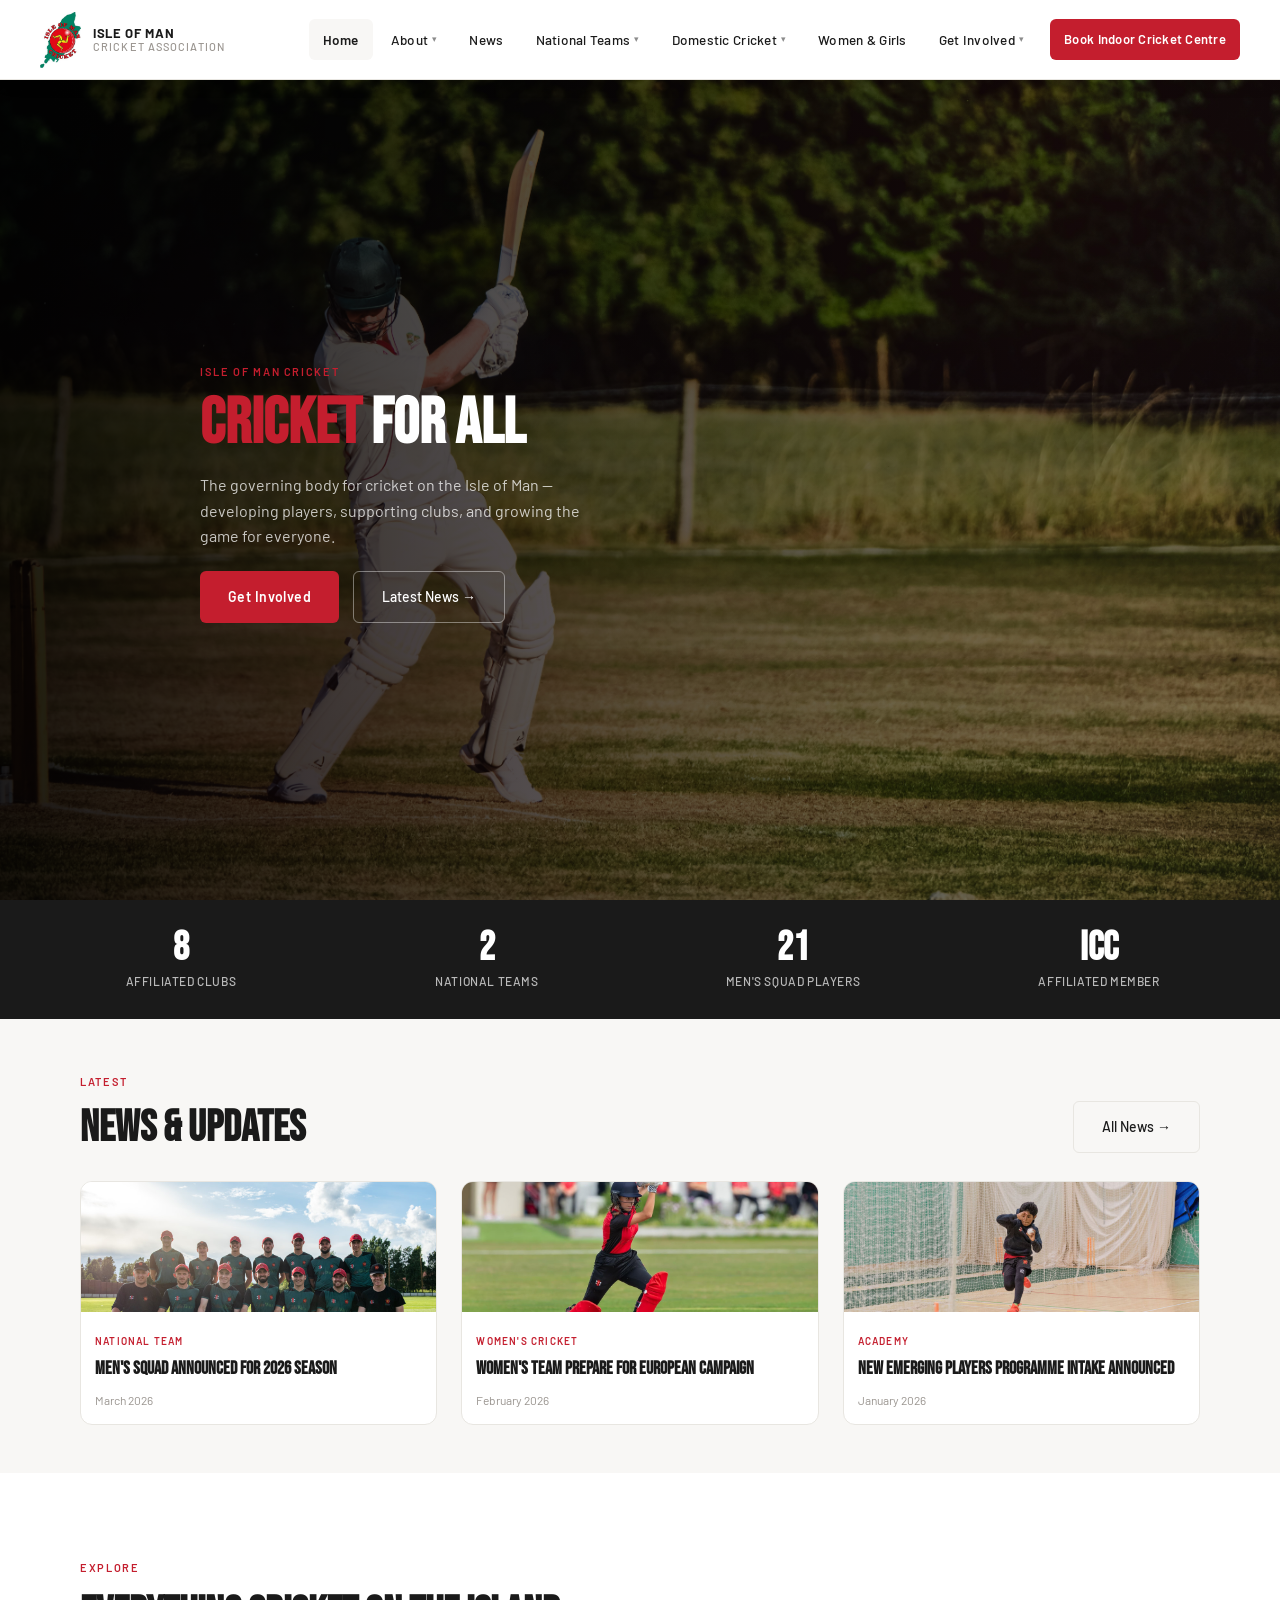
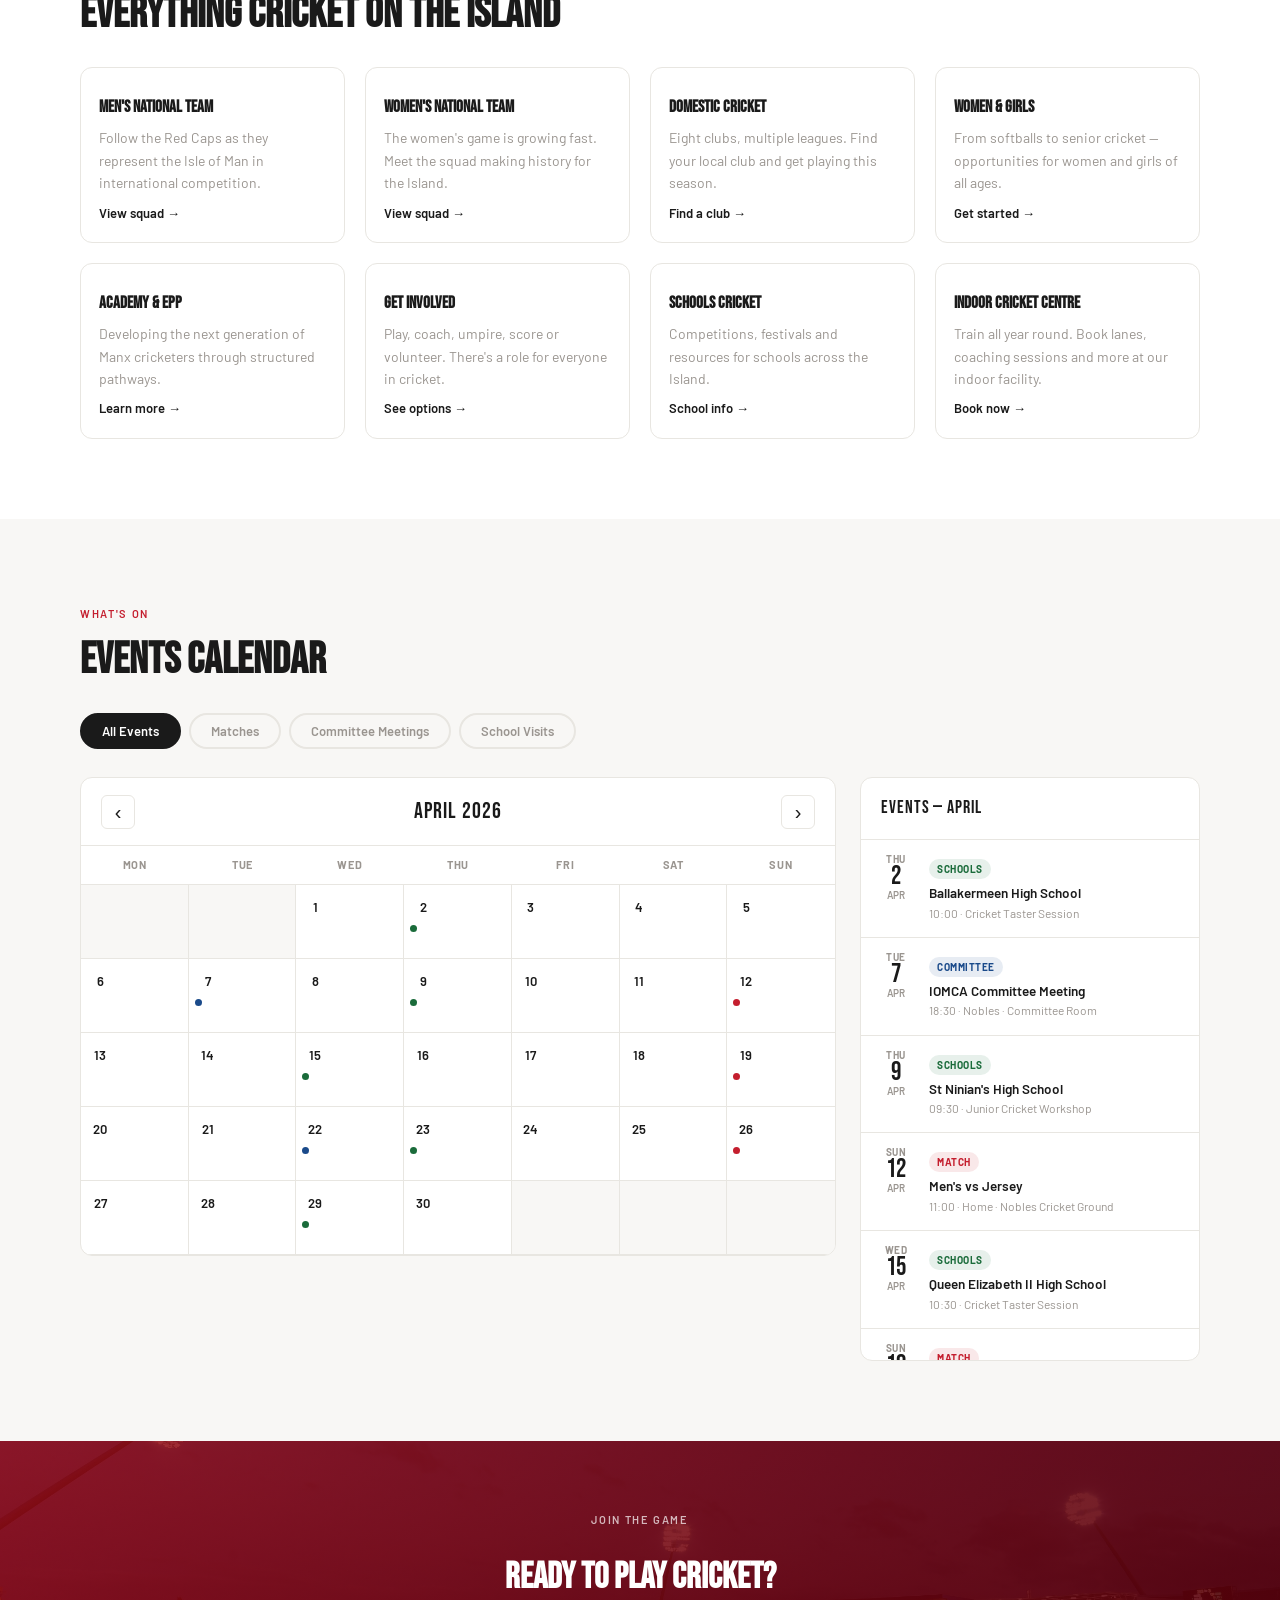
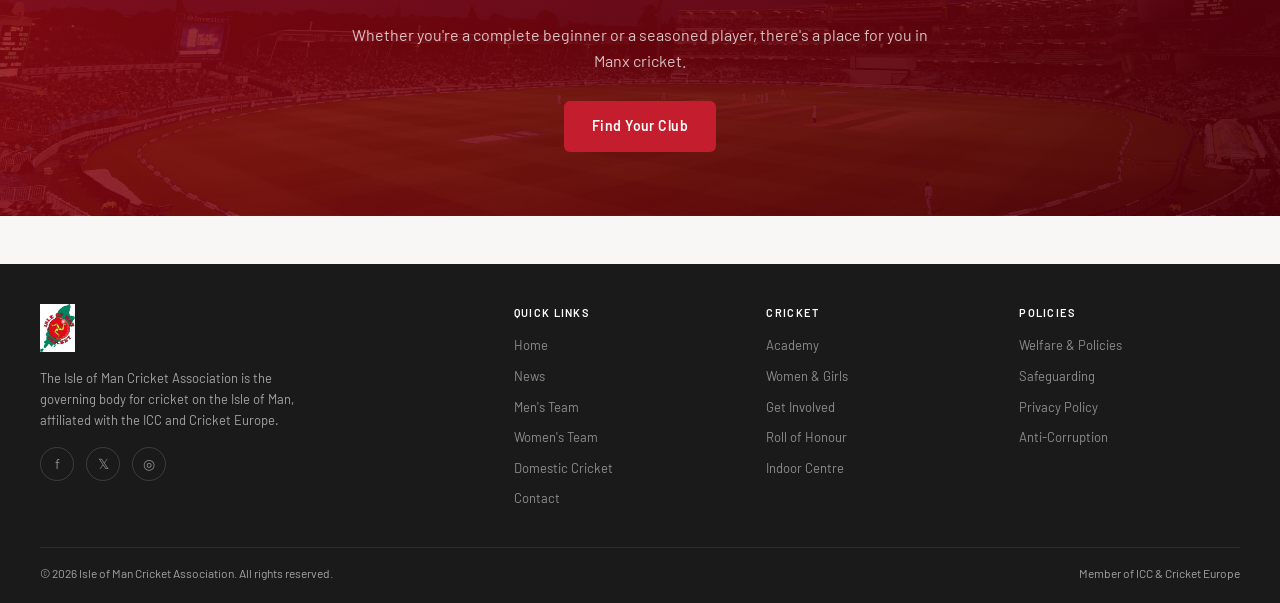
==== commit ff73a737: "Standardise nav CTA to 'Book Indoor Cricket Centre' across all pages Updated all 13 nav bars to use " ====
--- a/index.html
+++ b/index.html
@@ -59,7 +59,7 @@
 <li><a href="get-involved.html#community">Community</a></li>
 </ul>
 </li>
-<li><a href="https://booking.iomcricket.co.uk/" class="nav-store-btn" target="_blank">Book Indoor Centre</a></li>
+<li><a href="https://booking.iomcricket.co.uk/" class="nav-store-btn" target="_blank">Book Indoor Cricket Centre</a></li>
 </ul>
 <div class="hamburger" id="hamburger"><span></span><span></span><span></span></div>
 </nav>
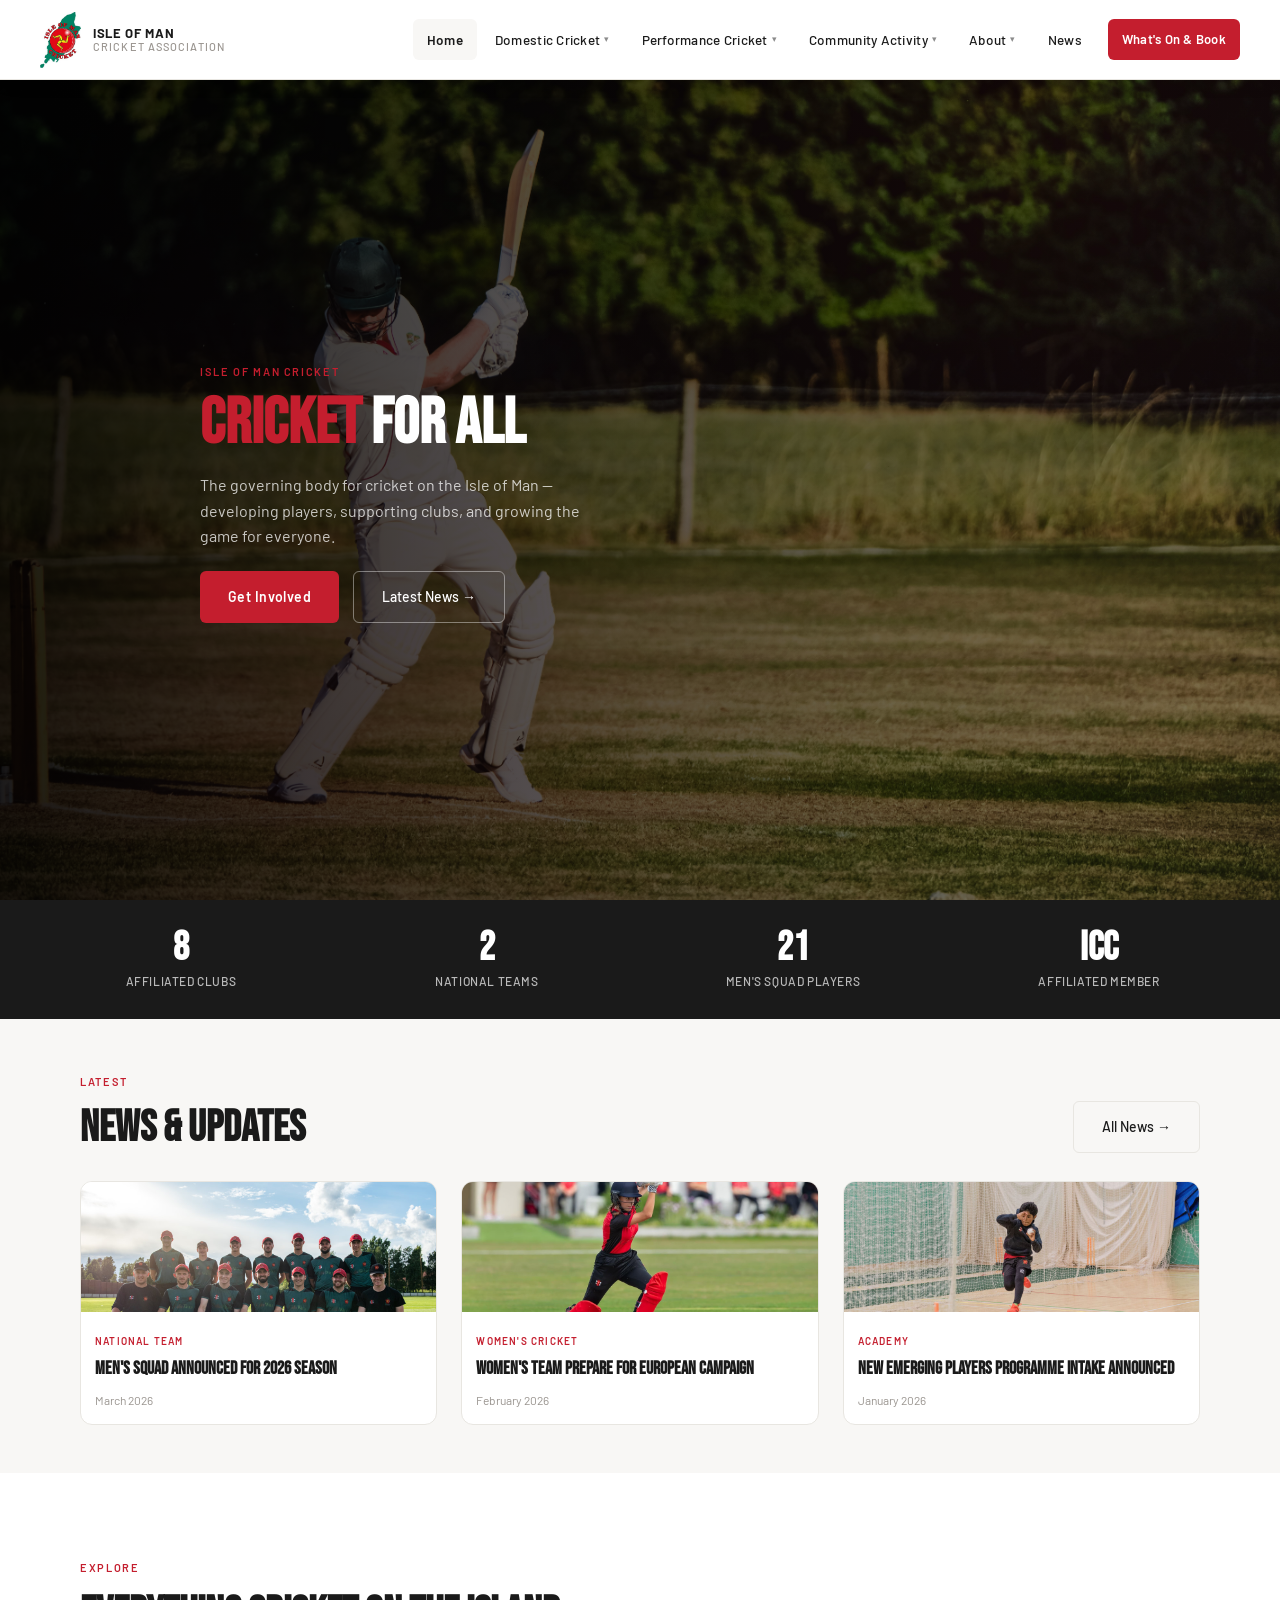
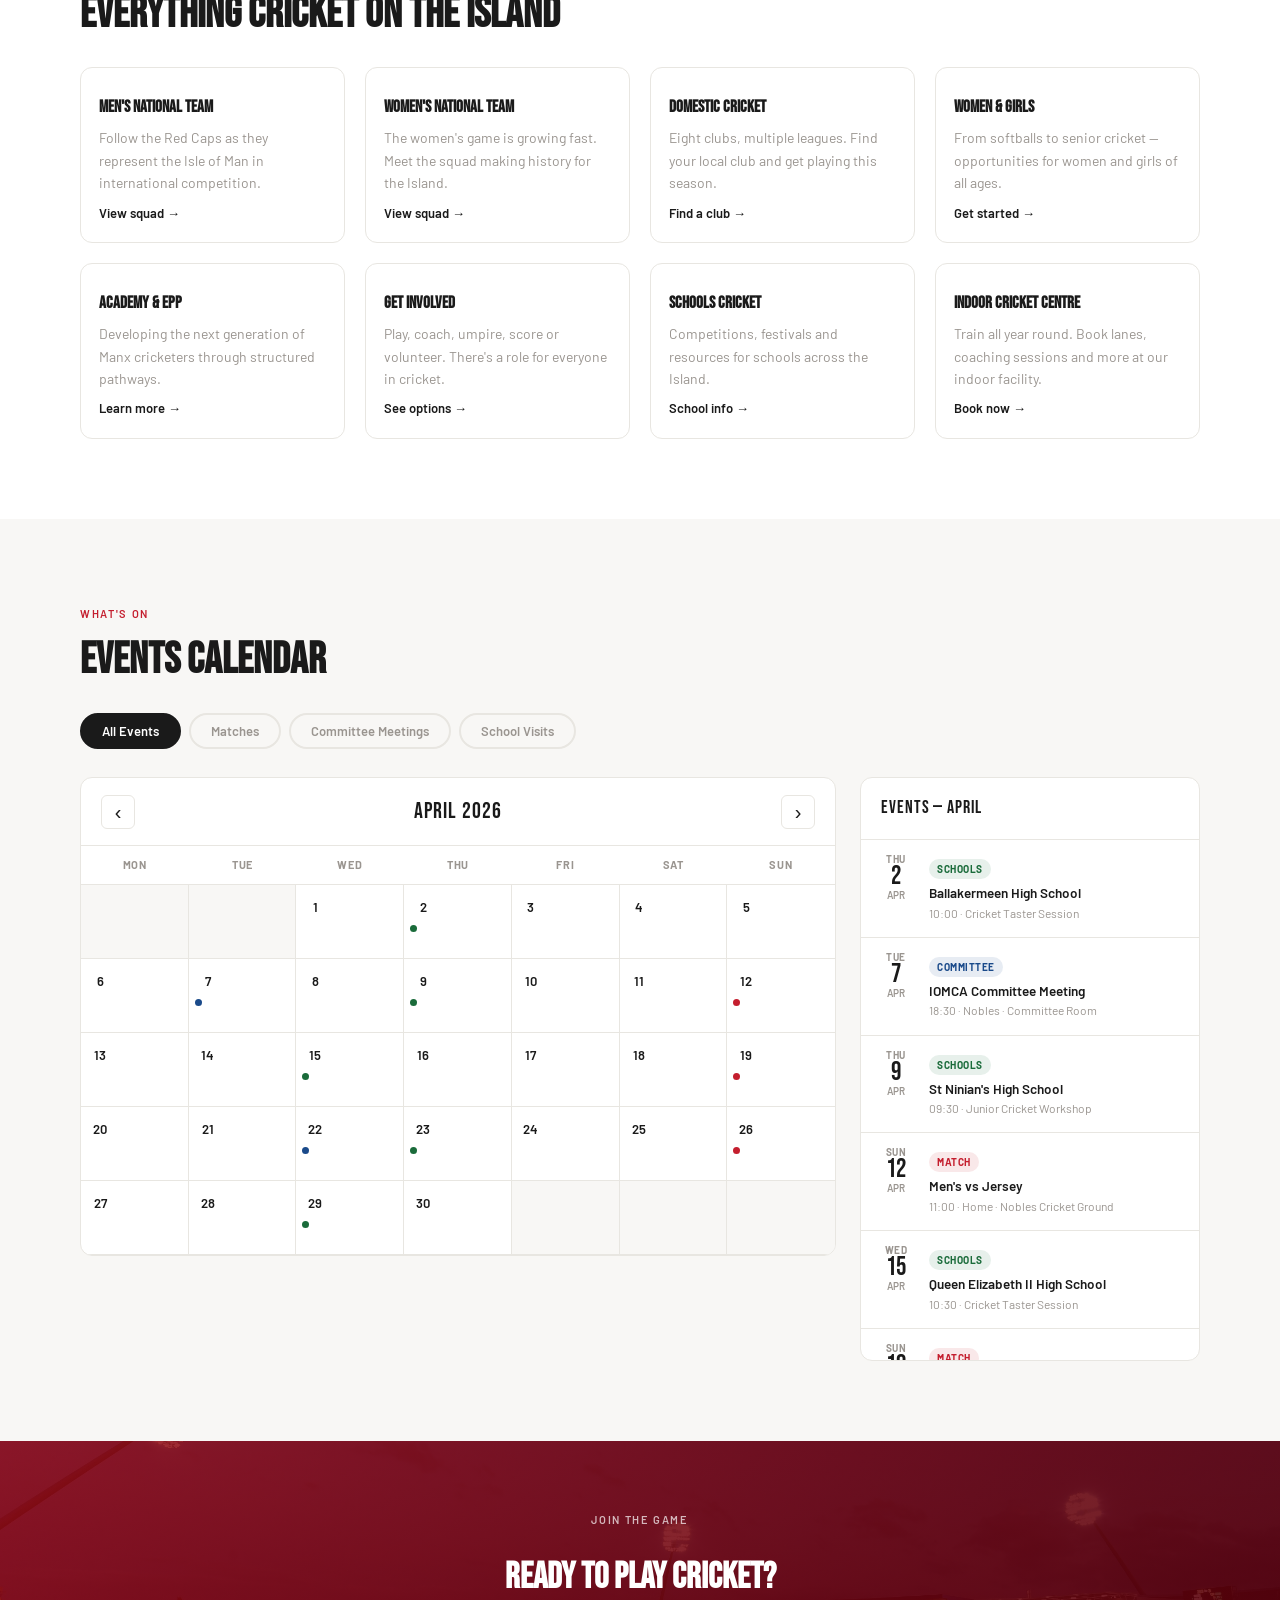
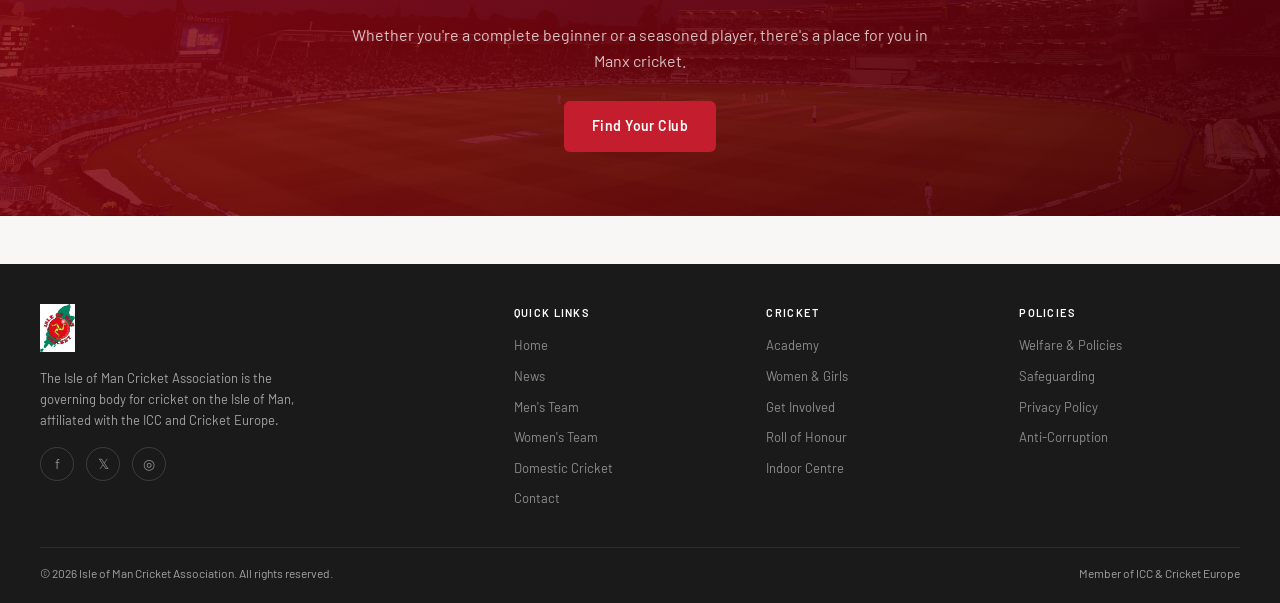
==== commit 191e9c7c: "Restructure navigation and add community activity content - Replace old nav (National Teams, Women &" ====
--- a/index.html
+++ b/index.html
@@ -20,46 +20,43 @@
 <ul class="nav-links" id="nav-links">
 <li><a href="index.html" class="active">Home</a></li>
 <li>
+<span>Domestic Cricket<span class="nav-caret">▾</span></span>
+<ul class="nav-dropdown">
+<li><a href="domestic.html#clubs">Find a Club</a></li>
+<li><a href="get-involved.html#coaching">Coaching</a></li>
+<li><a href="get-involved.html#umpiring">Umpiring</a></li>
+</ul>
+</li>
+<li>
+<span>Performance Cricket<span class="nav-caret">▾</span></span>
+<ul class="nav-dropdown">
+<li><a href="mens-team.html">Men's National Team</a></li>
+<li><a href="womens-team.html">Women's National Team</a></li>
+<li><a href="academy.html">Academy &amp; EPP</a></li>
+<li><a href="roll-of-honour.html">Roll of Honour</a></li>
+</ul>
+</li>
+<li>
+<span>Community Activity<span class="nav-caret">▾</span></span>
+<ul class="nav-dropdown">
+<li><a href="community.html#schools">Schools</a></li>
+<li><a href="community.html#future-red-caps">Future Red Caps</a></li>
+<li><a href="community.html#cricstart">Cric Start</a></li>
+<li><a href="community.html#camps">Summer Camps</a></li>
+</ul>
+</li>
+<li>
 <span>About<span class="nav-caret">▾</span></span>
 <ul class="nav-dropdown">
 <li><a href="about.html">About IOMCA</a></li>
 <li><a href="about.html#committees">Committees</a></li>
-<li><a href="about.html#policies">Welfare & Policies</a></li>
+<li><a href="about.html#policies">Welfare &amp; Policies</a></li>
 <li><a href="partners.html">Partners</a></li>
 <li><a href="contact.html">Contact Us</a></li>
 </ul>
 </li>
 <li><a href="news.html">News</a></li>
-<li>
-<span>National Teams<span class="nav-caret">▾</span></span>
-<ul class="nav-dropdown">
-<li><a href="mens-team.html">Men's National Team</a></li>
-<li><a href="womens-team.html">Women's National Team</a></li>
-<li><a href="academy.html">Academy & EPP</a></li>
-<li><a href="roll-of-honour.html">Roll of Honour</a></li>
-</ul>
-</li>
-<li>
-<span>Domestic Cricket<span class="nav-caret">▾</span></span>
-<ul class="nav-dropdown">
-<li><a href="domestic.html">Overview</a></li>
-<li><a href="domestic.html#leagues">Leagues & Competitions</a></li>
-<li><a href="domestic.html#clubs">Clubs</a></li>
-<li><a href="domestic.html#junior">Junior Cricket</a></li>
-</ul>
-</li>
-<li><a href="women-girls.html">Women & Girls</a></li>
-<li>
-<span>Get Involved<span class="nav-caret">▾</span></span>
-<ul class="nav-dropdown">
-<li><a href="get-involved.html">Play Cricket</a></li>
-<li><a href="get-involved.html#coaching">Coaching</a></li>
-<li><a href="get-involved.html#umpiring">Umpiring & Scoring</a></li>
-<li><a href="get-involved.html#schools">Schools</a></li>
-<li><a href="get-involved.html#community">Community</a></li>
-</ul>
-</li>
-<li><a href="https://booking.iomcricket.co.uk/" class="nav-store-btn" target="_blank">Book Indoor Cricket Centre</a></li>
+<li><a href="https://booking.iomcricket.co.uk/" class="nav-store-btn" target="_blank">What's On &amp; Book</a></li>
 </ul>
 <div class="hamburger" id="hamburger"><span></span><span></span><span></span></div>
 </nav>
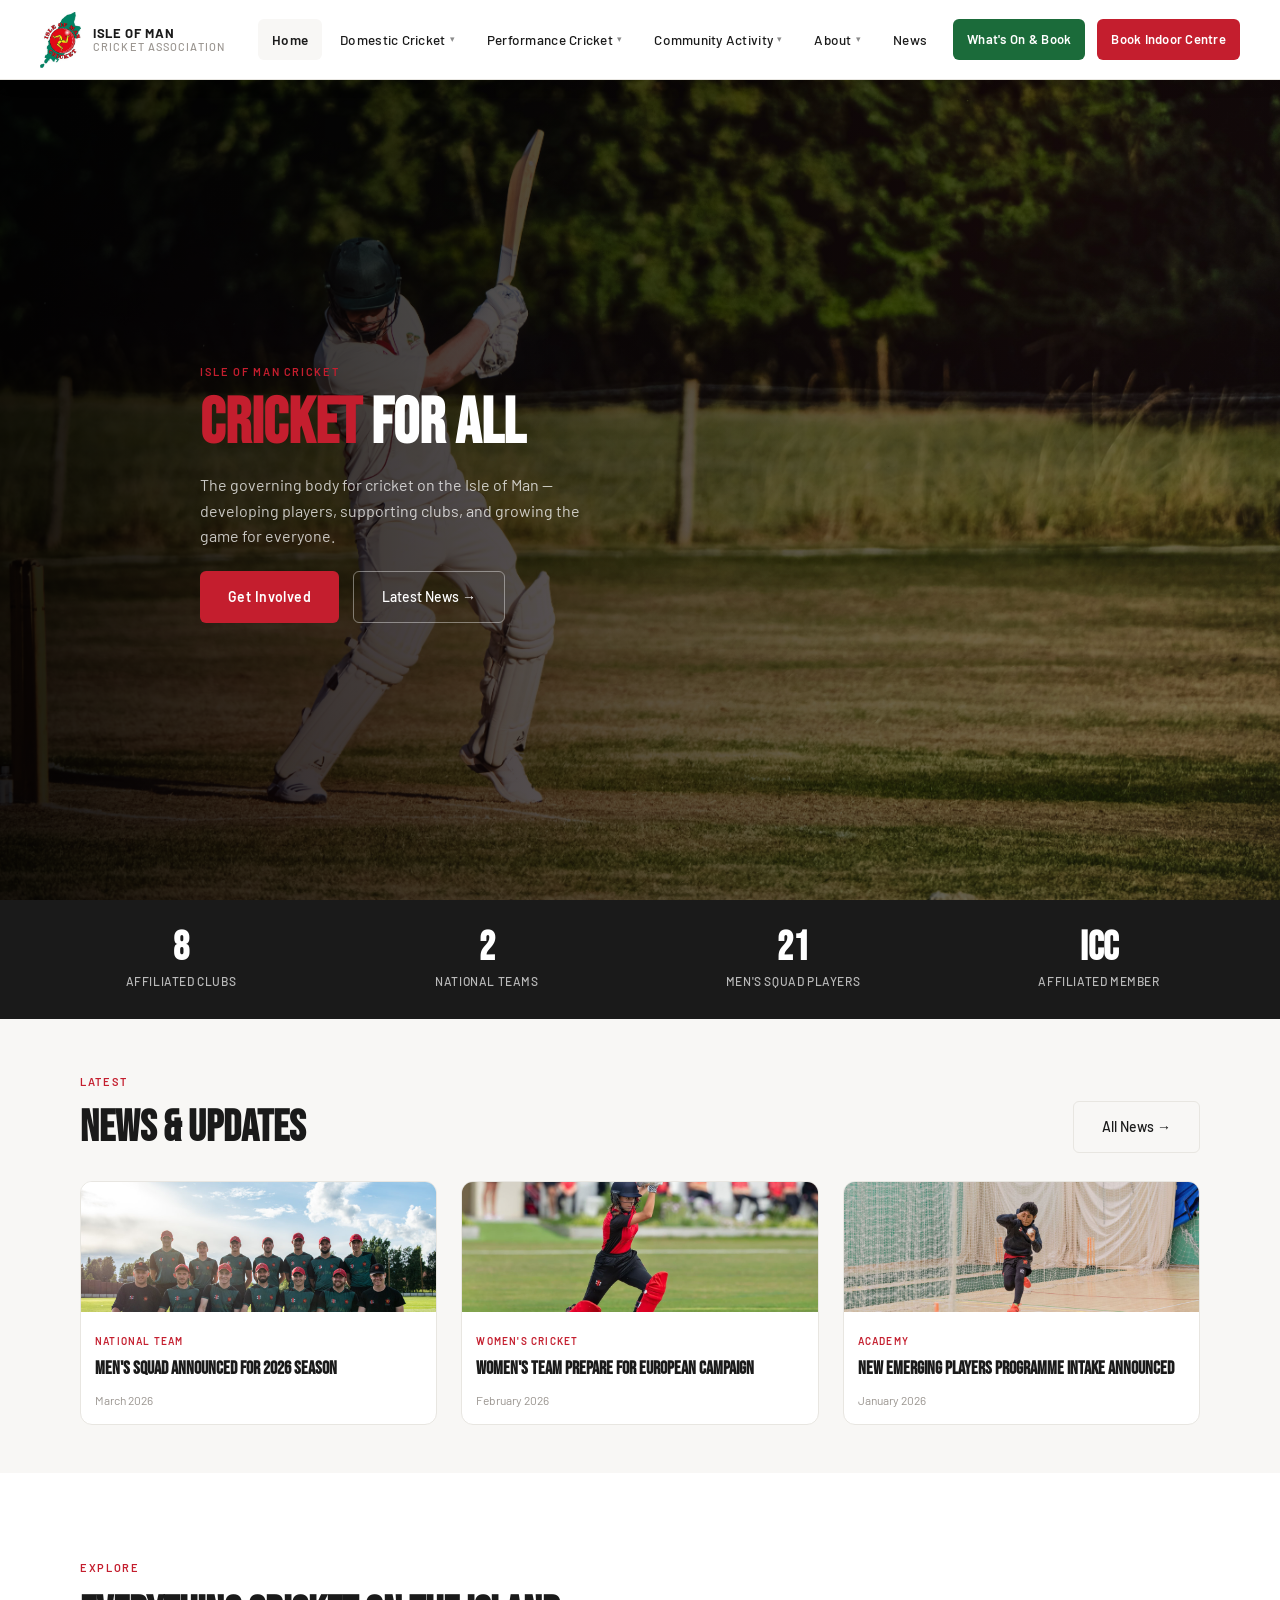
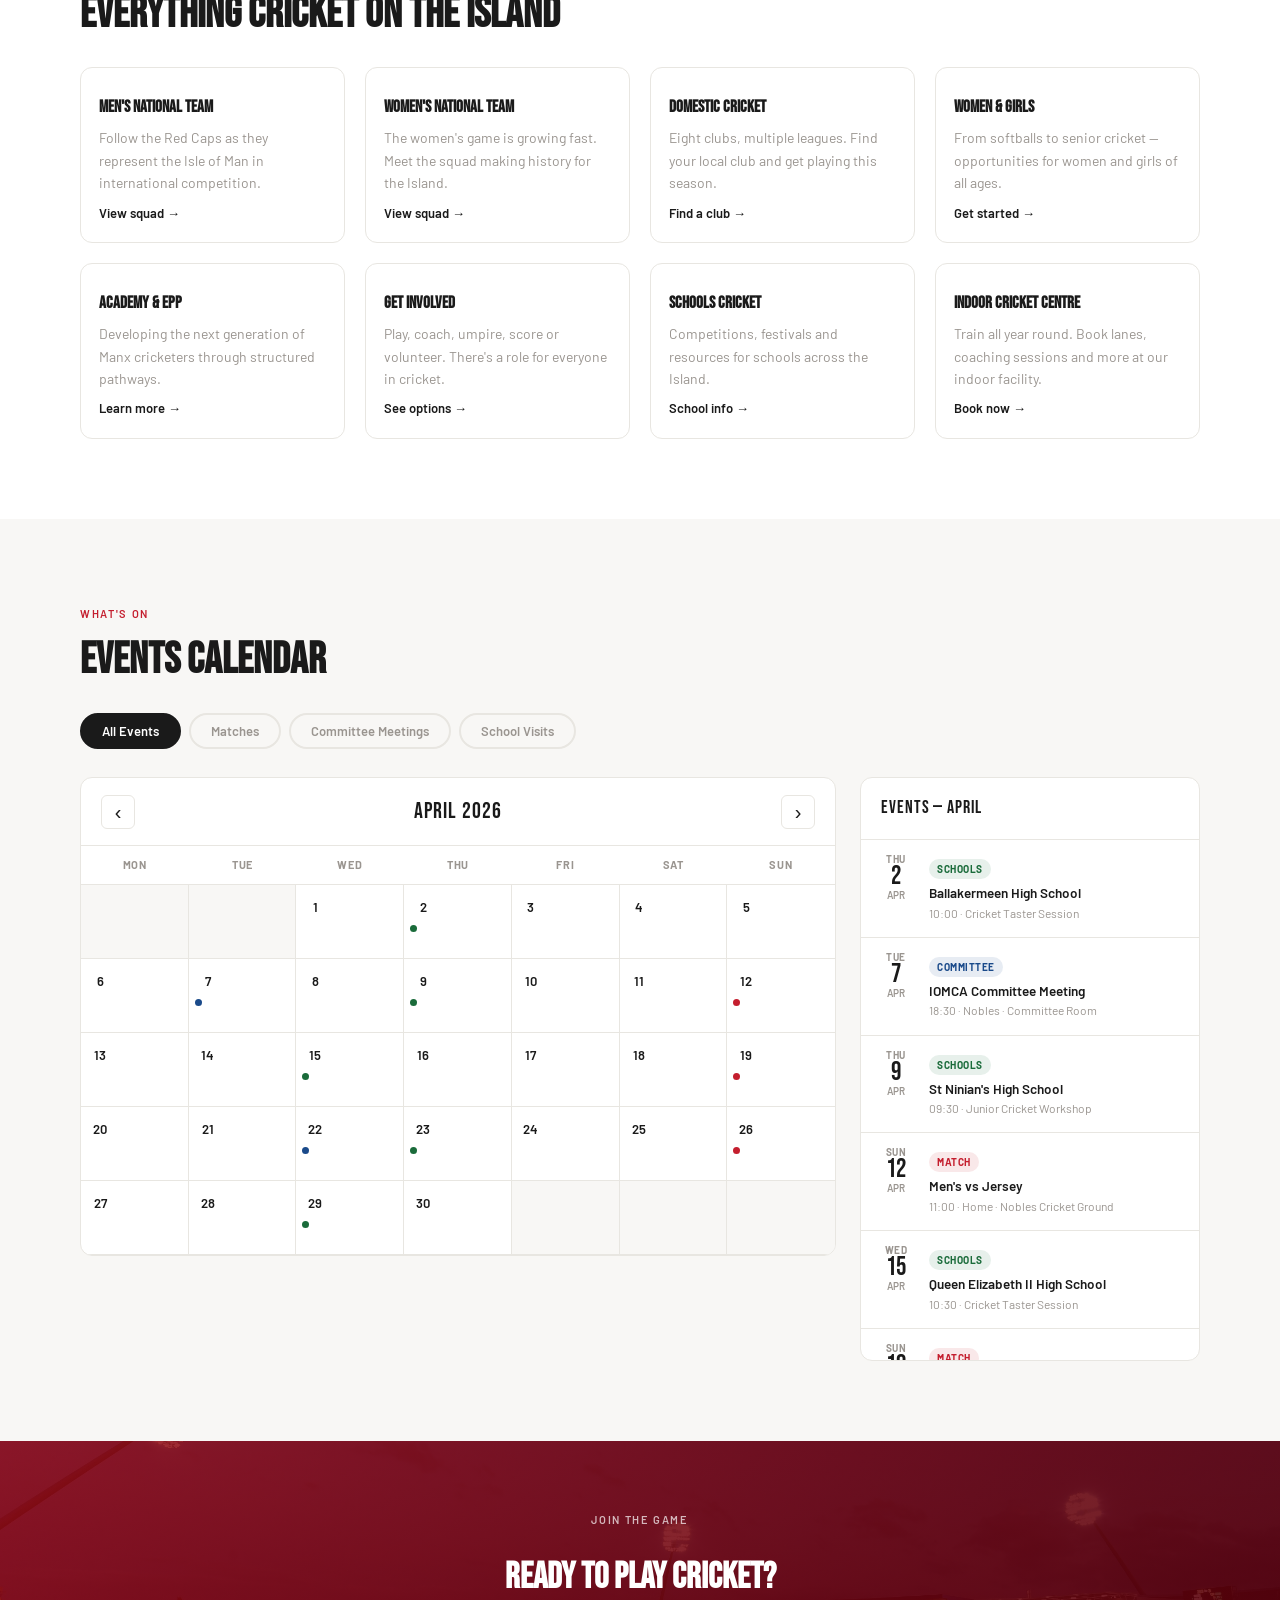
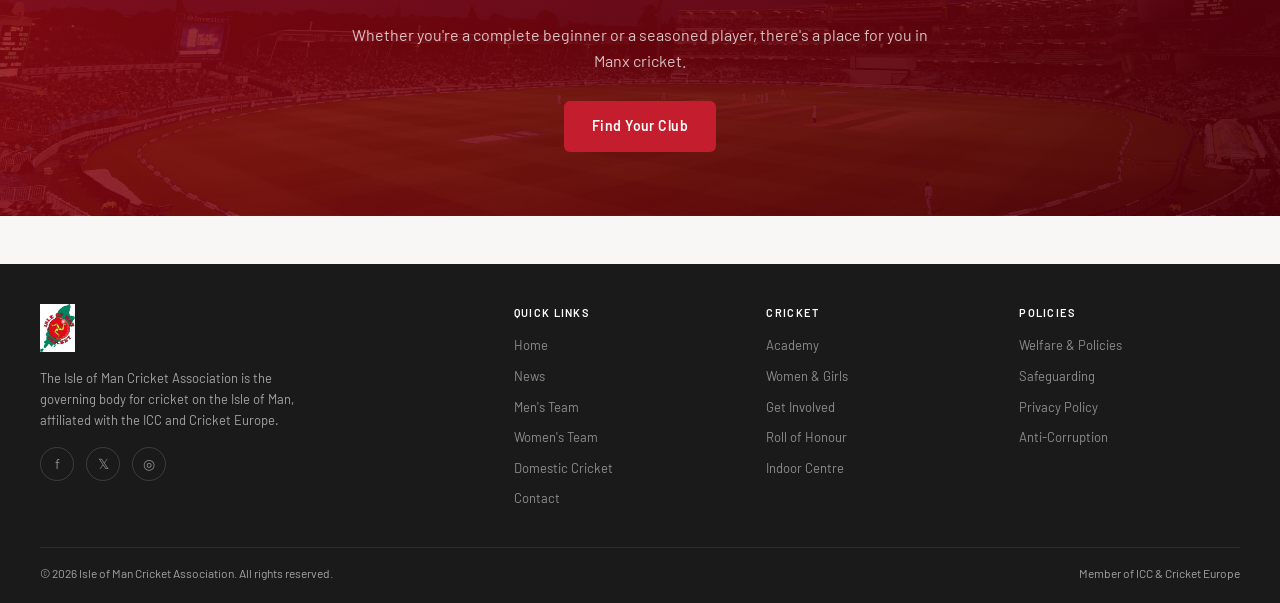
==== commit 9d700afe: "Add What's On page, green nav button, and Book Indoor Centre button - Add .nav-whats-on-btn CSS clas" ====
--- a/index.html
+++ b/index.html
@@ -56,7 +56,8 @@
 </ul>
 </li>
 <li><a href="news.html">News</a></li>
-<li><a href="https://booking.iomcricket.co.uk/" class="nav-store-btn" target="_blank">What's On &amp; Book</a></li>
+<li><a href="whats-on.html" class="nav-whats-on-btn">What's On &amp; Book</a></li>
+<li><a href="https://booking.iomcricket.co.uk/" class="nav-store-btn" target="_blank">Book Indoor Centre</a></li>
 </ul>
 <div class="hamburger" id="hamburger"><span></span><span></span><span></span></div>
 </nav>
--- a/css/style.css
+++ b/css/style.css
@@ -8,6 +8,8 @@
   --dark: #1a1a1a;
   --green: #1a1a1a;
   --green-light: #2d2d2d;
+  --cricket-green: #1b6b3a;
+  --cricket-green-light: #22834a;
   --red: #c41e2e;
   --red-light: #e02035;
   --gold: #c41e2e;
@@ -176,6 +178,23 @@
 }
 
 .nav-store-btn:hover { background: var(--red-light) !important; }
+
+.nav-whats-on-btn {
+  display: flex;
+  align-items: center;
+  gap: 6px;
+  padding: 9px 18px;
+  background: var(--cricket-green);
+  color: var(--white) !important;
+  border-radius: 6px;
+  font-weight: 600 !important;
+  font-size: 13px !important;
+  text-decoration: none;
+  transition: background 0.15s !important;
+  margin-left: 8px;
+}
+
+.nav-whats-on-btn:hover { background: var(--cricket-green-light) !important; }
 
 /* Hamburger */
 .hamburger {
